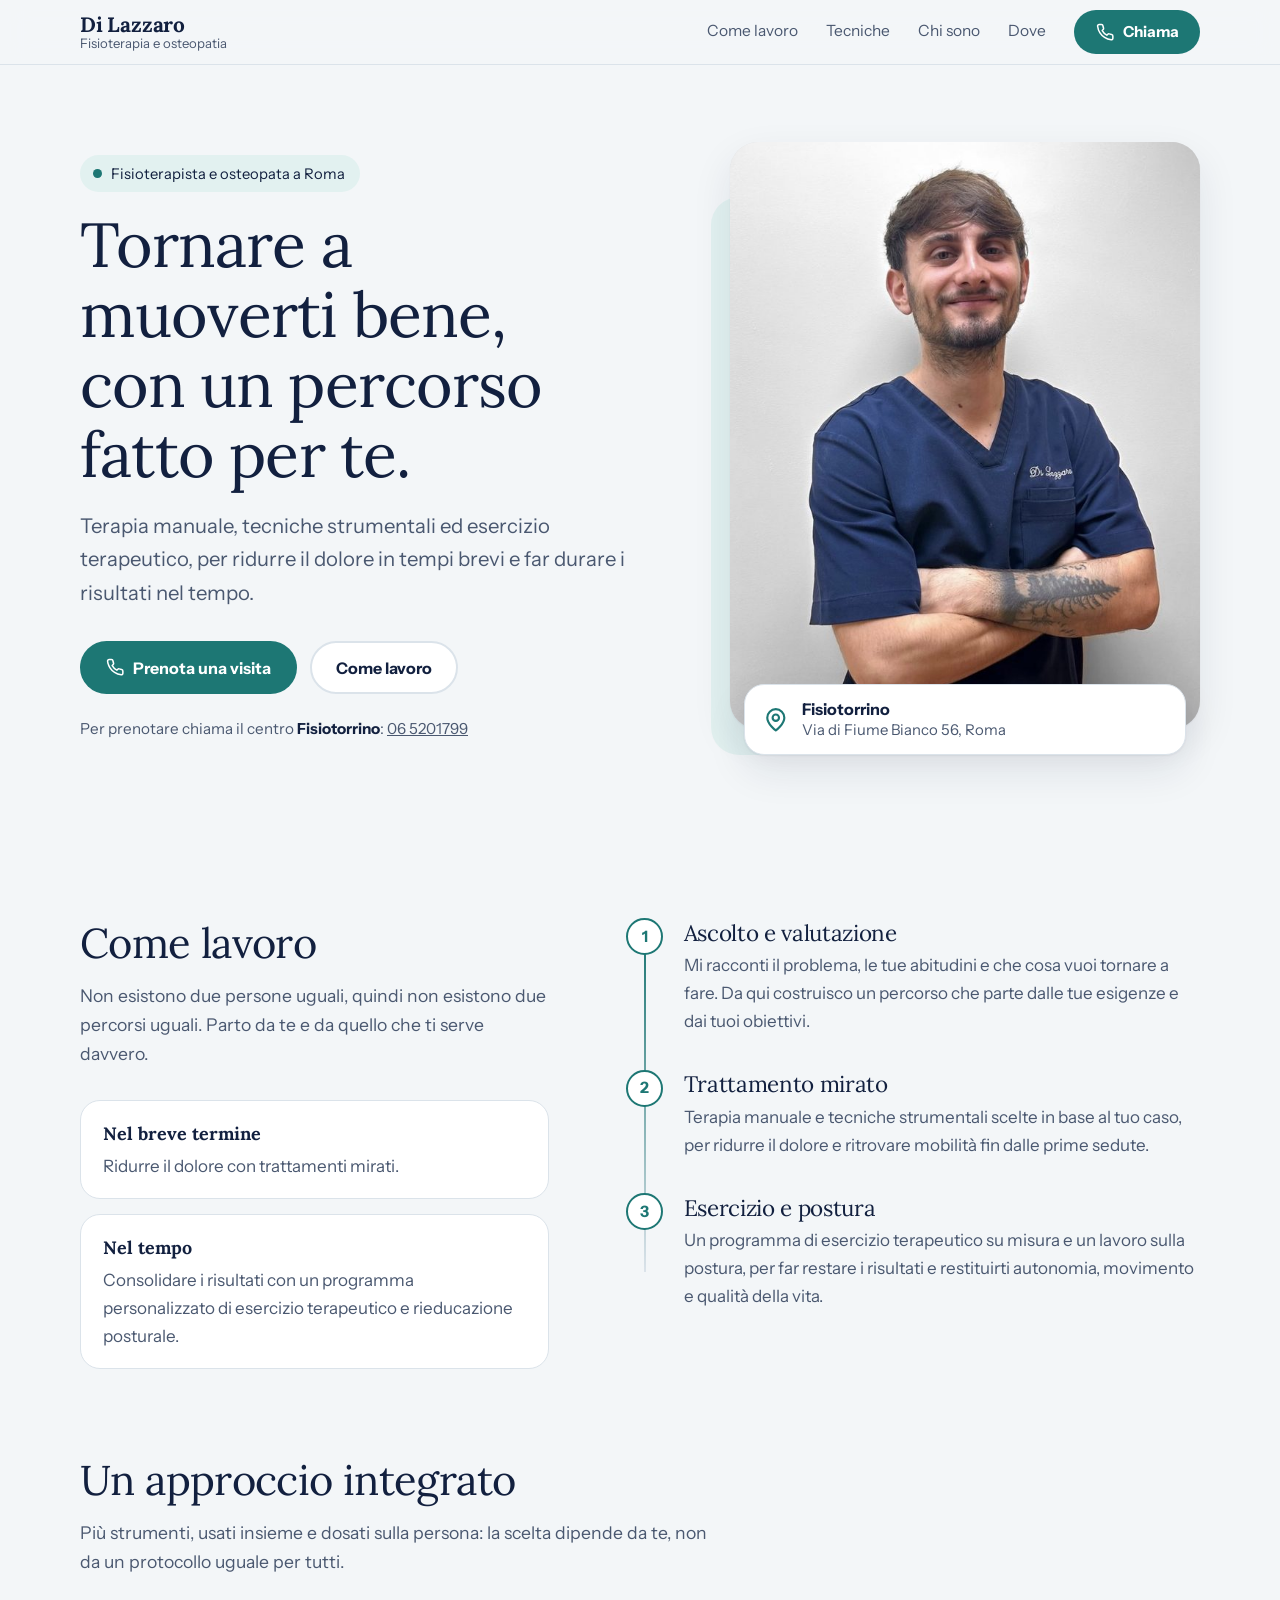
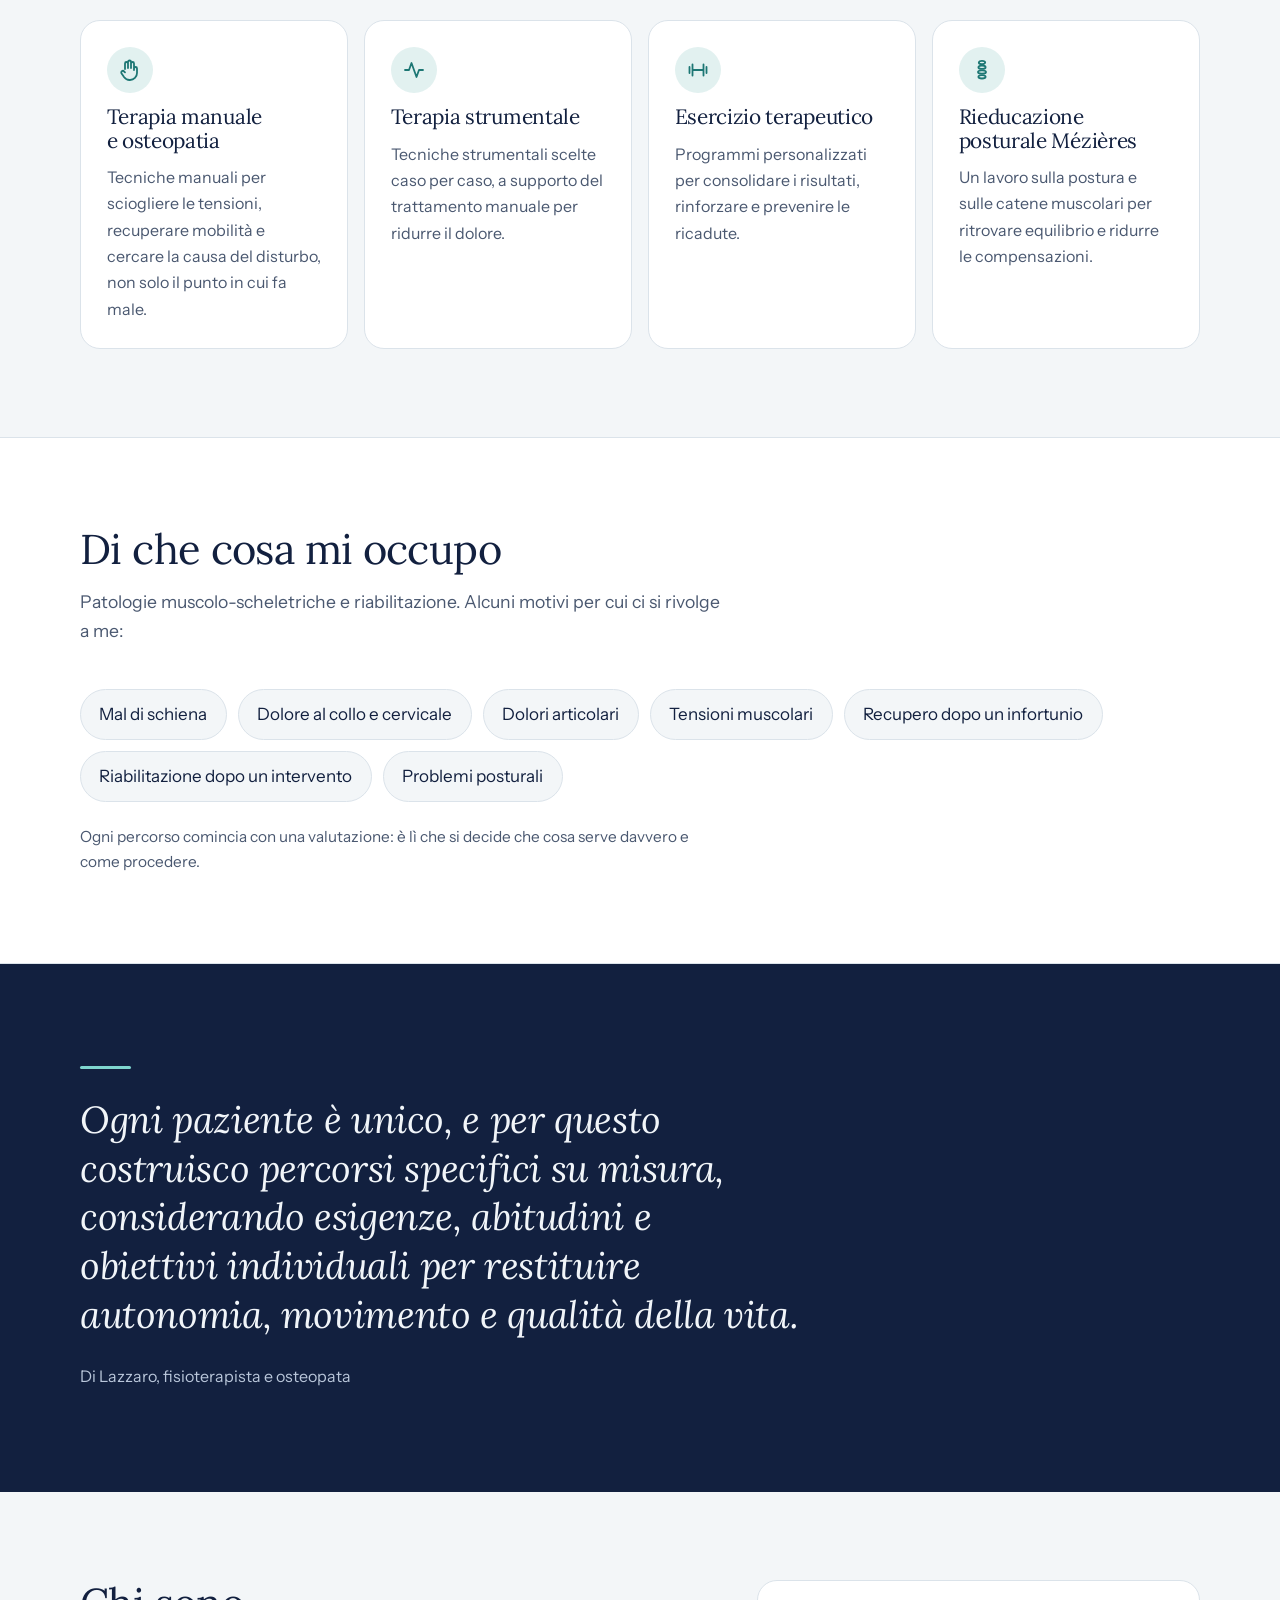
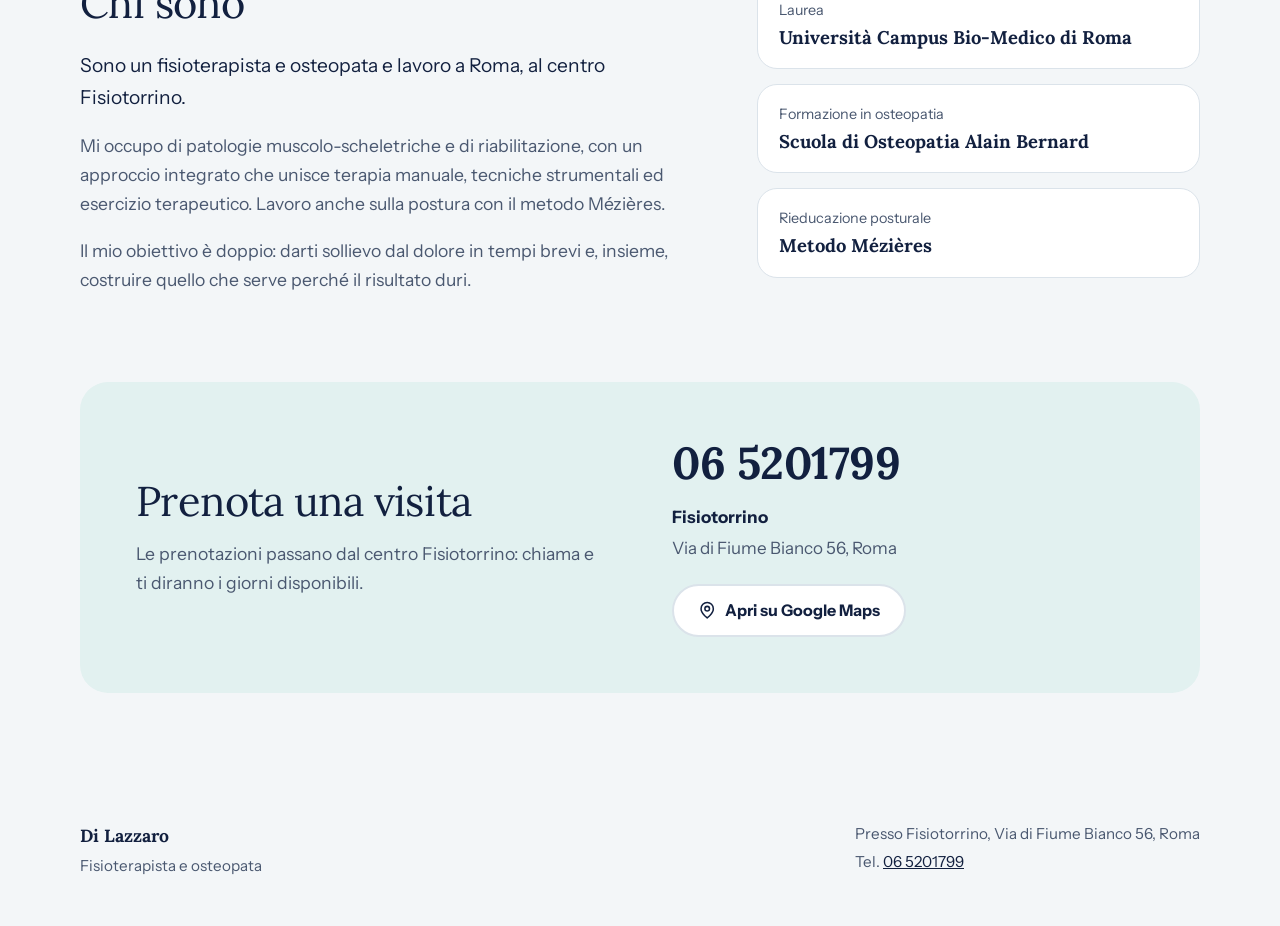
==== public/index.html @ df494a14 "Sito di Di Lazzaro, fisioterapista e osteopata: prima versione Pagina unica statica (chiaro e scuro," ====
<!doctype html>
<html lang="it">
<head>
<meta charset="utf-8">
<meta name="viewport" content="width=device-width,initial-scale=1,viewport-fit=cover">
<title>Di Lazzaro · Fisioterapista e osteopata a Roma</title>
<meta name="description" content="Fisioterapia e osteopatia a Roma, al centro Fisiotorrino: terapia manuale, tecniche strumentali, esercizio terapeutico e rieducazione posturale Mézières. Percorsi su misura per ridurre il dolore e restituire movimento.">
<!-- Tolto dopo la messa online sul dominio vero, quando il sito deve comparire su Google -->
<meta name="robots" content="noindex, nofollow">
<meta name="theme-color" content="#f3f6f8" media="(prefers-color-scheme: light)">
<meta name="theme-color" content="#0b1322" media="(prefers-color-scheme: dark)">
<link rel="icon" href="favicon.svg" type="image/svg+xml">
<link rel="preload" href="fonts/lora-regular.woff" as="font" type="font/woff" crossorigin>
<link rel="stylesheet" href="style.css">
<script type="application/ld+json">
{
  "@context": "https://schema.org",
  "@type": "Physiotherapy",
  "name": "Di Lazzaro · Fisioterapista e osteopata",
  "description": "Fisioterapia e osteopatia: terapia manuale, tecniche strumentali, esercizio terapeutico e rieducazione posturale Mézières.",
  "telephone": "+39 06 5201799",
  "address": {
    "@type": "PostalAddress",
    "streetAddress": "Via di Fiume Bianco 56",
    "addressLocality": "Roma",
    "addressCountry": "IT"
  },
  "parentOrganization": { "@type": "Organization", "name": "Fisiotorrino" }
}
</script>
</head>
<body>
<a class="skip" href="#contatti">Vai ai contatti</a>

<header class="site-head">
  <div class="wrap">
    <a class="brand" href="#top" aria-label="Di Lazzaro, fisioterapia e osteopatia">
      <b>Di Lazzaro</b>
      <span>Fisioterapia e osteopatia</span>
    </a>
    <nav class="nav" aria-label="Sezioni del sito">
      <a href="#come-lavoro">Come lavoro</a>
      <a href="#tecniche">Tecniche</a>
      <a href="#chi-sono">Chi sono</a>
      <a href="#contatti">Dove</a>
      <a class="btn btn-primary btn-sm" href="tel:+39065201799">
        <svg viewBox="0 0 24 24" fill="none" stroke="currentColor" stroke-width="2" stroke-linecap="round" stroke-linejoin="round" aria-hidden="true"><path d="M22 16.9v3a2 2 0 0 1-2.2 2 19.8 19.8 0 0 1-8.6-3.1 19.5 19.5 0 0 1-6-6A19.8 19.8 0 0 1 2.1 4.2 2 2 0 0 1 4.1 2h3a2 2 0 0 1 2 1.7c.1 1 .4 1.9.7 2.8a2 2 0 0 1-.5 2.1L8.1 9.9a16 16 0 0 0 6 6l1.3-1.3a2 2 0 0 1 2.1-.4c.9.3 1.8.6 2.8.7a2 2 0 0 1 1.7 2z"/></svg>
        Chiama
      </a>
    </nav>
  </div>
</header>

<main id="top">

  <section class="hero" aria-labelledby="titolo">
    <div class="wrap">
      <div>
        <p class="place">Fisioterapista e osteopata a Roma</p>
        <h1 id="titolo">Tornare a muoverti bene, con un percorso fatto per te.</h1>
        <p class="lead">Terapia manuale, tecniche strumentali ed esercizio terapeutico, per ridurre il dolore in tempi brevi e far durare i risultati nel tempo.</p>
        <div class="cta-row">
          <a class="btn btn-primary" href="tel:+39065201799">
            <svg viewBox="0 0 24 24" fill="none" stroke="currentColor" stroke-width="2" stroke-linecap="round" stroke-linejoin="round" aria-hidden="true"><path d="M22 16.9v3a2 2 0 0 1-2.2 2 19.8 19.8 0 0 1-8.6-3.1 19.5 19.5 0 0 1-6-6A19.8 19.8 0 0 1 2.1 4.2 2 2 0 0 1 4.1 2h3a2 2 0 0 1 2 1.7c.1 1 .4 1.9.7 2.8a2 2 0 0 1-.5 2.1L8.1 9.9a16 16 0 0 0 6 6l1.3-1.3a2 2 0 0 1 2.1-.4c.9.3 1.8.6 2.8.7a2 2 0 0 1 1.7 2z"/></svg>
            Prenota una visita
          </a>
          <a class="btn btn-ghost" href="#come-lavoro">Come lavoro</a>
        </div>
        <p class="hero-note">Per prenotare chiama il centro <b>Fisiotorrino</b>: <a href="tel:+39065201799">06 5201799</a></p>
      </div>

      <div class="portrait">
        <div class="portrait-photo">
          <img src="foto.jpg" srcset="foto-640.jpg 640w, foto.jpg 1000w" sizes="(max-width: 900px) 90vw, 470px" width="1000" height="1366" alt="Ritratto di Di Lazzaro, fisioterapista e osteopata, in camice blu e a braccia conserte" fetchpriority="high">
        </div>
        <div class="portrait-card">
          <svg viewBox="0 0 24 24" fill="none" stroke="currentColor" stroke-width="2" stroke-linecap="round" stroke-linejoin="round" aria-hidden="true"><path d="M20 10c0 6-8 12-8 12S4 16 4 10a8 8 0 0 1 16 0z"/><circle cx="12" cy="10" r="3"/></svg>
          <div><b>Fisiotorrino</b><span>Via di Fiume Bianco 56, Roma</span></div>
        </div>
      </div>
    </div>
  </section>

  <section class="block how" id="come-lavoro" aria-labelledby="t-come">
    <div class="wrap">
      <div>
        <div class="block-head" style="margin-bottom:0">
          <h2 id="t-come">Come lavoro</h2>
          <p>Non esistono due persone uguali, quindi non esistono due percorsi uguali. Parto da te e da quello che ti serve davvero.</p>
        </div>
        <div class="goals">
          <div class="goal"><b>Nel breve termine</b><span>Ridurre il dolore con trattamenti mirati.</span></div>
          <div class="goal"><b>Nel tempo</b><span>Consolidare i risultati con un programma personalizzato di esercizio terapeutico e rieducazione posturale.</span></div>
        </div>
      </div>
      <ol class="path">
        <li>
          <h3>Ascolto e valutazione</h3>
          <p>Mi racconti il problema, le tue abitudini e che cosa vuoi tornare a fare. Da qui costruisco un percorso che parte dalle tue esigenze e dai tuoi obiettivi.</p>
        </li>
        <li>
          <h3>Trattamento mirato</h3>
          <p>Terapia manuale e tecniche strumentali scelte in base al tuo caso, per ridurre il dolore e ritrovare mobilità fin dalle prime sedute.</p>
        </li>
        <li>
          <h3>Esercizio e postura</h3>
          <p>Un programma di esercizio terapeutico su misura e un lavoro sulla postura, per far restare i risultati e restituirti autonomia, movimento e qualità della vita.</p>
        </li>
      </ol>
    </div>
  </section>

  <section class="block" id="tecniche" aria-labelledby="t-tecniche" style="padding-top:0">
    <div class="wrap">
      <div class="block-head">
        <h2 id="t-tecniche">Un approccio integrato</h2>
        <p>Più strumenti, usati insieme e dosati sulla persona: la scelta dipende da te, non da un protocollo uguale per tutti.</p>
      </div>
      <div class="cards">
        <article class="card">
          <div class="ico"><svg viewBox="0 0 24 24" fill="none" stroke="currentColor" stroke-width="1.8" stroke-linecap="round" stroke-linejoin="round" aria-hidden="true"><path d="M7 11V5.5a1.5 1.5 0 0 1 3 0V10m0 0V4a1.5 1.5 0 0 1 3 0v6m0 0V5.5a1.5 1.5 0 0 1 3 0V12m0 0v-1.5a1.5 1.5 0 0 1 3 0V15a7 7 0 0 1-7 7h-.5a6.5 6.5 0 0 1-5.3-2.7L3.6 15.5a1.6 1.6 0 0 1 2.5-2L7 14.4"/></svg></div>
          <h3>Terapia manuale e osteopatia</h3>
          <p>Tecniche manuali per sciogliere le tensioni, recuperare mobilità e cercare la causa del disturbo, non solo il punto in cui fa male.</p>
        </article>
        <article class="card">
          <div class="ico"><svg viewBox="0 0 24 24" fill="none" stroke="currentColor" stroke-width="1.8" stroke-linecap="round" stroke-linejoin="round" aria-hidden="true"><path d="M3 12h4l2.5-7 5 14 2.5-7H21"/></svg></div>
          <h3>Terapia strumentale</h3>
          <p>Tecniche strumentali scelte caso per caso, a supporto del trattamento manuale per ridurre il dolore.</p>
        </article>
        <article class="card">
          <div class="ico"><svg viewBox="0 0 24 24" fill="none" stroke="currentColor" stroke-width="1.8" stroke-linecap="round" stroke-linejoin="round" aria-hidden="true"><path d="M6.5 6.5v11M17.5 6.5v11M3.5 9v6M20.5 9v6M6.5 12h11"/></svg></div>
          <h3>Esercizio terapeutico</h3>
          <p>Programmi personalizzati per consolidare i risultati, rinforzare e prevenire le ricadute.</p>
        </article>
        <article class="card">
          <div class="ico"><svg viewBox="0 0 24 24" fill="none" stroke="currentColor" stroke-width="1.8" stroke-linecap="round" stroke-linejoin="round" aria-hidden="true"><ellipse cx="12" cy="4.5" rx="3.2" ry="1.7"/><ellipse cx="12" cy="9.2" rx="3.6" ry="1.7"/><ellipse cx="12" cy="14" rx="4" ry="1.7"/><ellipse cx="12" cy="18.8" rx="3.6" ry="1.7"/></svg></div>
          <h3>Rieducazione posturale Mézières</h3>
          <p>Un lavoro sulla postura e sulle catene muscolari per ritrovare equilibrio e ridurre le compensazioni.</p>
        </article>
      </div>
    </div>
  </section>

  <section class="block treat" aria-labelledby="t-motivi">
    <div class="wrap">
      <div class="block-head">
        <h2 id="t-motivi">Di che cosa mi occupo</h2>
        <p>Patologie muscolo-scheletriche e riabilitazione. Alcuni motivi per cui ci si rivolge a me:</p>
      </div>
      <ul class="chips">
        <li>Mal di schiena</li>
        <li>Dolore al collo e cervicale</li>
        <li>Dolori articolari</li>
        <li>Tensioni muscolari</li>
        <li>Recupero dopo un infortunio</li>
        <li>Riabilitazione dopo un intervento</li>
        <li>Problemi posturali</li>
      </ul>
      <p class="fine">Ogni percorso comincia con una valutazione: è lì che si decide che cosa serve davvero e come procedere.</p>
    </div>
  </section>

  <section class="band" aria-label="Il mio modo di lavorare">
    <div class="wrap">
      <blockquote>
        <p>Ogni paziente è unico, e per questo costruisco percorsi specifici su misura, considerando esigenze, abitudini e obiettivi individuali per restituire autonomia, movimento e qualità della vita.</p>
        <cite>Di Lazzaro, fisioterapista e osteopata</cite>
      </blockquote>
    </div>
  </section>

  <section class="block about" id="chi-sono" aria-labelledby="t-chi">
    <div class="wrap">
      <div class="about-text">
        <div class="block-head" style="margin-bottom:1.5rem"><h2 id="t-chi">Chi sono</h2></div>
        <p>Sono un fisioterapista e osteopata e lavoro a Roma, al centro Fisiotorrino.</p>
        <p>Mi occupo di patologie muscolo-scheletriche e di riabilitazione, con un approccio integrato che unisce terapia manuale, tecniche strumentali ed esercizio terapeutico. Lavoro anche sulla postura con il metodo Mézières.</p>
        <p>Il mio obiettivo è doppio: darti sollievo dal dolore in tempi brevi e, insieme, costruire quello che serve perché il risultato duri.</p>
      </div>
      <dl class="cred">
        <div><dt>Laurea</dt><dd>Università Campus Bio-Medico di Roma</dd></div>
        <div><dt>Formazione in osteopatia</dt><dd>Scuola di Osteopatia Alain Bernard</dd></div>
        <div><dt>Rieducazione posturale</dt><dd>Metodo Mézières</dd></div>
      </dl>
    </div>
  </section>

  <section class="block" id="contatti" aria-labelledby="t-dove" style="padding-top:0">
    <div class="wrap">
      <div class="contact-card">
        <div>
          <h2 id="t-dove">Prenota una visita</h2>
          <p class="block-p">Le prenotazioni passano dal centro Fisiotorrino: chiama e ti diranno i giorni disponibili.</p>
        </div>
        <div>
          <a class="phone" href="tel:+39065201799">06 5201799</a>
          <div class="place-box">
            <b>Fisiotorrino</b>
            <span>Via di Fiume Bianco 56, Roma</span>
          </div>
          <a class="btn btn-ghost" href="https://www.google.com/maps/search/?api=1&amp;query=Fisiotorrino%2C+Via+di+Fiume+Bianco+56%2C+Roma" target="_blank" rel="noopener">
            <svg viewBox="0 0 24 24" fill="none" stroke="currentColor" stroke-width="2" stroke-linecap="round" stroke-linejoin="round" aria-hidden="true"><path d="M20 10c0 6-8 12-8 12S4 16 4 10a8 8 0 0 1 16 0z"/><circle cx="12" cy="10" r="3"/></svg>
            Apri su Google Maps
          </a>
        </div>
      </div>
    </div>
  </section>

</main>

<footer class="site-foot">
  <div class="wrap">
    <div>
      <p><b>Di Lazzaro</b></p>
      <p>Fisioterapista e osteopata</p>
    </div>
    <div>
      <p>Presso Fisiotorrino, Via di Fiume Bianco 56, Roma</p>
      <p>Tel. <a href="tel:+39065201799">06 5201799</a></p>
    </div>
  </div>
</footer>

</body>
</html>
---- public/style.css ----
/* Sito di Di Lazzaro, fisioterapista e osteopata.
   Stile calmo e pulito: bianco e grigio parete, il blu navy del camice, un solo verde acqua per i gesti.
   Il tema segue il sistema (chiaro o scuro). I caratteri sono nella cartella fonts, niente servizi esterni. */

@font-face { font-family: 'Lora'; src: url('fonts/lora-regular.woff') format('woff'); font-weight: 400; font-style: normal; font-display: swap; }
@font-face { font-family: 'Lora'; src: url('fonts/lora-italic.woff') format('woff'); font-weight: 400; font-style: italic; font-display: swap; }
@font-face { font-family: 'Lora'; src: url('fonts/lora-bold.woff') format('woff'); font-weight: 700; font-style: normal; font-display: swap; }
@font-face { font-family: 'Instrument Sans'; src: url('fonts/instrument-sans-regular.woff') format('woff'); font-weight: 400; font-style: normal; font-display: swap; }
@font-face { font-family: 'Instrument Sans'; src: url('fonts/instrument-sans-bold.woff') format('woff'); font-weight: 700; font-style: normal; font-display: swap; }

:root {
  --bg: #f3f6f8;
  --surface: #ffffff;
  --ink: #12203f;
  --muted: #4a5870;
  --line: #dbe3ea;
  --accent: #1d7774;
  --on-accent: #ffffff;
  --tint: #e2f1f0;
  --band: #12203f;
  --on-band: #f1f5f9;
  --band-muted: #b9c6da;
  --band-accent: #7fd6cf;
  --head-bg: rgb(243 246 248 / 84%);
  --shadow: 0 1px 2px rgb(18 32 63 / 6%), 0 16px 40px rgb(18 32 63 / 9%);
  --font-head: 'Lora', Georgia, 'Times New Roman', serif;
  --font-body: 'Instrument Sans', system-ui, -apple-system, 'Segoe UI', Roboto, 'Helvetica Neue', Arial, sans-serif;
  --r: 20px;
  --r-lg: 28px;
  color-scheme: light;
}
@media (prefers-color-scheme: dark) {
  :root:not([data-theme='light']) {
    --bg: #0b1322;
    --surface: #121d33;
    --ink: #eaf0f7;
    --muted: #a3b1c6;
    --line: #25334d;
    --accent: #5cc4bd;
    --on-accent: #062321;
    --tint: #12333a;
    --band: #16264a;
    --head-bg: rgb(11 19 34 / 84%);
    --shadow: 0 1px 2px rgb(0 0 0 / 40%), 0 16px 40px rgb(0 0 0 / 40%);
    color-scheme: dark;
  }
}
:root[data-theme='dark'] {
  --bg: #0b1322;
  --surface: #121d33;
  --ink: #eaf0f7;
  --muted: #a3b1c6;
  --line: #25334d;
  --accent: #5cc4bd;
  --on-accent: #062321;
  --tint: #12333a;
  --band: #16264a;
  --head-bg: rgb(11 19 34 / 84%);
  --shadow: 0 1px 2px rgb(0 0 0 / 40%), 0 16px 40px rgb(0 0 0 / 40%);
  color-scheme: dark;
}

*, *::before, *::after { box-sizing: border-box; }
html { scroll-behavior: smooth; -webkit-text-size-adjust: 100%; }
body {
  margin: 0;
  background: var(--bg);
  color: var(--ink);
  font: 400 1.0625rem/1.65 var(--font-body);
  -webkit-font-smoothing: antialiased;
  overflow-x: clip;
}
img { max-width: 100%; display: block; }
a { color: inherit; }
h1, h2, h3 { font-family: var(--font-head); font-weight: 400; line-height: 1.12; letter-spacing: -0.015em; margin: 0; text-wrap: balance; }
p { margin: 0; }
:focus-visible { outline: 3px solid var(--accent); outline-offset: 3px; border-radius: 6px; }
.wrap { width: min(100% - 2.5rem, 1120px); margin-inline: auto; }
.skip { position: absolute; left: 1rem; top: -4rem; background: var(--ink); color: var(--bg); padding: .6rem 1rem; border-radius: 10px; z-index: 20; }
.skip:focus { top: 1rem; }
section[id] { scroll-margin-top: 4.5rem; }

/* intestazione */
.site-head { position: sticky; top: env(safe-area-inset-top, 0px); z-index: 10; background: var(--head-bg); -webkit-backdrop-filter: saturate(160%) blur(14px); backdrop-filter: saturate(160%) blur(14px); border-bottom: 1px solid var(--line); }
.site-head .wrap { display: flex; align-items: center; justify-content: space-between; gap: 1.25rem; min-height: 4rem; }
.brand { text-decoration: none; display: flex; flex-direction: column; line-height: 1.15; }
.brand b { font-family: var(--font-head); font-weight: 700; font-size: 1.3rem; letter-spacing: -0.01em; }
.brand span { font-size: .82rem; color: var(--muted); }
.nav { display: flex; align-items: center; gap: 1.75rem; }
.nav a:not(.btn) { text-decoration: none; font-size: .97rem; color: var(--muted); padding-block: .4rem; border-bottom: 2px solid transparent; transition: color .15s, border-color .15s; }
.nav a:not(.btn):hover { color: var(--ink); border-color: var(--accent); }

/* pulsanti */
.btn { display: inline-flex; align-items: center; justify-content: center; gap: .55rem; font: 700 1rem/1 var(--font-body); text-decoration: none; padding: .95rem 1.5rem; border-radius: 999px; border: 2px solid transparent; cursor: pointer; transition: transform .15s, background-color .15s, border-color .15s; }
.btn svg { width: 1.15rem; height: 1.15rem; flex: none; }
.btn-primary { background: var(--accent); color: var(--on-accent); }
.btn-primary:hover { transform: translateY(-1px); filter: brightness(1.06); }
.btn-ghost { border-color: var(--line); background: var(--surface); color: var(--ink); }
.btn-ghost:hover { border-color: var(--accent); }
.btn-sm { padding: .7rem 1.2rem; font-size: .95rem; }

/* prima schermata */
.hero { padding-block: clamp(2.25rem, 6vw, 5rem) clamp(2.5rem, 6vw, 5rem); }
.hero .wrap { display: grid; grid-template-columns: minmax(0, 1.08fr) minmax(0, .92fr); gap: clamp(2rem, 5vw, 4.5rem); align-items: center; }
.place { display: inline-flex; align-items: center; gap: .6rem; background: var(--tint); padding: .4rem .95rem .4rem .8rem; border-radius: 999px; font-size: .92rem; }
.place::before { content: ''; width: .55rem; height: .55rem; border-radius: 50%; background: var(--accent); }
.hero h1 { font-size: clamp(2.3rem, 1.3rem + 3.9vw, 3.9rem); margin: 1.1rem 0 1.2rem; }
.lead { font-size: clamp(1.1rem, 1rem + .4vw, 1.27rem); color: var(--muted); max-width: 33em; }
.cta-row { display: flex; flex-wrap: wrap; gap: .8rem; margin-top: 2rem; }
.hero-note { margin-top: 1.4rem; font-size: .95rem; color: var(--muted); }
.hero-note b { color: var(--ink); font-weight: 700; }

.portrait { position: relative; width: 100%; max-width: 470px; margin-inline: auto 0; padding-bottom: 1.6rem; }
.portrait::before { content: ''; position: absolute; inset: 9% 7% 0 -4%; background: var(--tint); border-radius: var(--r-lg); }
.portrait-photo { position: relative; aspect-ratio: 4 / 5; border-radius: var(--r-lg); overflow: hidden; box-shadow: var(--shadow); background: #dcdfe3; }
.portrait-photo img { width: 100%; height: 100%; object-fit: cover; object-position: 50% 14%; }
.portrait-card { position: absolute; left: .9rem; right: .9rem; bottom: 0; display: flex; gap: .85rem; align-items: center; background: var(--surface); border: 1px solid var(--line); border-radius: var(--r); padding: .85rem 1.1rem; box-shadow: var(--shadow); font-size: .93rem; line-height: 1.35; }
.portrait-card svg { flex: none; width: 1.6rem; height: 1.6rem; color: var(--accent); }
.portrait-card b { display: block; font-size: 1rem; }
.portrait-card span { color: var(--muted); }

@media (prefers-reduced-motion: no-preference) {
  .hero .wrap > * { animation: rise .7s cubic-bezier(.2, .7, .2, 1) both; }
  .hero .wrap > *:nth-child(2) { animation-delay: .12s; }
  @keyframes rise { from { opacity: 0; transform: translateY(14px); } to { opacity: 1; transform: none; } }
}

/* sezioni */
.block { padding-block: clamp(3rem, 7vw, 5.5rem); }
.block-head { max-width: 40rem; margin-bottom: clamp(1.75rem, 4vw, 2.75rem); }
.block-head h2 { font-size: clamp(1.8rem, 1.1rem + 2.3vw, 2.6rem); }
.block-head p { margin-top: .9rem; color: var(--muted); font-size: 1.1rem; }

/* come lavoro */
.how .wrap { display: grid; grid-template-columns: minmax(0, .9fr) minmax(0, 1.1fr); gap: clamp(2rem, 6vw, 5rem); align-items: start; }
.goals { display: grid; gap: .9rem; margin-top: 2rem; }
.goal { background: var(--surface); border: 1px solid var(--line); border-radius: var(--r); padding: 1.15rem 1.35rem; }
.goal b { font-family: var(--font-head); font-weight: 700; font-size: 1.12rem; display: block; margin-bottom: .2rem; }
.goal span { color: var(--muted); }
.path { list-style: none; counter-reset: step; margin: 0; padding: 0 0 0 3.6rem; position: relative; }
.path::before { content: ''; position: absolute; left: 1.1rem; top: 1.2rem; bottom: 2.4rem; width: 2px; background: linear-gradient(var(--accent), var(--line)); }
.path li { position: relative; padding-bottom: 2.25rem; }
.path li:last-child { padding-bottom: 0; }
.path li::before { counter-increment: step; content: counter(step); position: absolute; left: -3.6rem; top: -.1rem; width: 2.3rem; height: 2.3rem; border-radius: 50%; background: var(--surface); border: 2px solid var(--accent); color: var(--accent); display: grid; place-items: center; font-weight: 700; font-size: .98rem; }
.path h3 { font-size: 1.4rem; margin-bottom: .4rem; }
.path p { color: var(--muted); max-width: 32em; }

/* tecniche */
.cards { display: grid; grid-template-columns: repeat(auto-fit, minmax(235px, 1fr)); gap: 1rem; }
.card { background: var(--surface); border: 1px solid var(--line); border-radius: var(--r); padding: 1.6rem; display: flex; flex-direction: column; gap: .75rem; }
.card .ico { width: 2.9rem; height: 2.9rem; border-radius: 50%; background: var(--tint); color: var(--accent); display: grid; place-items: center; }
.card .ico svg { width: 1.5rem; height: 1.5rem; }
.card h3 { font-size: 1.3rem; }
.card p { color: var(--muted); font-size: 1rem; }

/* di cosa mi occupo */
.treat { background: var(--surface); border-block: 1px solid var(--line); }
.chips { display: flex; flex-wrap: wrap; gap: .7rem; padding: 0; margin: 0; list-style: none; }
.chips li { padding: .65rem 1.15rem; border-radius: 999px; background: var(--bg); border: 1px solid var(--line); }
.fine { margin-top: 1.4rem; color: var(--muted); font-size: .96rem; max-width: 40rem; }

/* motto */
.band { background: var(--band); color: var(--on-band); padding-block: clamp(3.5rem, 8vw, 6.5rem); }
.band blockquote { margin: 0; max-width: 50rem; }
.band blockquote::before { content: ''; display: block; width: 3.2rem; height: 3px; background: var(--band-accent); border-radius: 2px; margin-bottom: 1.6rem; }
.band p { font-family: var(--font-head); font-style: italic; font-size: clamp(1.5rem, 1rem + 2vw, 2.35rem); line-height: 1.3; letter-spacing: -.01em; text-wrap: balance; }
.band cite { display: block; margin-top: 1.5rem; font-style: normal; color: var(--band-muted); font-size: 1rem; }

/* chi sono */
.about .wrap { display: grid; grid-template-columns: minmax(0, 1.15fr) minmax(0, .85fr); gap: clamp(2rem, 6vw, 5rem); align-items: start; }
.about-text p + p { margin-top: 1.1rem; }
.about-text p { color: var(--muted); font-size: 1.1rem; max-width: 36em; }
.about-text p:first-of-type { color: var(--ink); font-size: 1.2rem; }
.cred { display: grid; gap: .9rem; margin: 0; }
.cred div { background: var(--surface); border: 1px solid var(--line); border-radius: var(--r); padding: 1.15rem 1.35rem; }
.cred dt { font-size: .9rem; color: var(--muted); }
.cred dd { margin: .2rem 0 0; font-family: var(--font-head); font-weight: 700; font-size: 1.15rem; line-height: 1.3; }

/* contatti */
.contact-card { background: var(--tint); border-radius: var(--r-lg); padding: clamp(1.75rem, 5vw, 3.5rem); display: grid; grid-template-columns: minmax(0, 1fr) minmax(0, 1fr); gap: clamp(1.75rem, 5vw, 4rem); align-items: center; }
.contact-card h2 { font-size: clamp(1.8rem, 1.1rem + 2.3vw, 2.6rem); }
.contact-card .block-p { margin-top: .9rem; color: var(--muted); font-size: 1.1rem; max-width: 28em; }
.phone { display: inline-block; font-family: var(--font-head); font-weight: 700; font-size: clamp(1.9rem, 1.2rem + 2.8vw, 2.8rem); letter-spacing: -.01em; text-decoration: none; color: var(--ink); line-height: 1.1; }
.phone:hover { color: var(--accent); }
.place-box { margin-top: 1rem; display: grid; gap: .15rem; }
.place-box b { font-weight: 700; }
.place-box span { color: var(--muted); }
.contact-card .btn { margin-top: 1.4rem; }

/* piè di pagina */
.site-foot { padding-block: 2.5rem 3rem; color: var(--muted); font-size: .95rem; }
.site-foot .wrap { display: flex; flex-wrap: wrap; gap: 1rem 2.5rem; justify-content: space-between; }
.site-foot b { color: var(--ink); font-family: var(--font-head); font-size: 1.1rem; }
.site-foot p + p { margin-top: .2rem; }
.site-foot a { color: var(--ink); }

@media (max-width: 900px) {
  .hero .wrap, .how .wrap, .about .wrap, .contact-card { grid-template-columns: minmax(0, 1fr); }
  .portrait { margin-inline: auto; max-width: 420px; }
  .portrait::before { inset: 8% 5% 0 -3%; }
}
@media (max-width: 760px) {
  .nav a:not(.btn) { display: none; }
  .brand span { font-size: .78rem; }
}
@media (max-width: 420px) {
  .cta-row .btn { width: 100%; }
  .portrait-card { left: .6rem; right: .6rem; }
}

/* i numeri di telefono non vanno mai a capo */
a[href^='tel:'] { white-space: nowrap; }
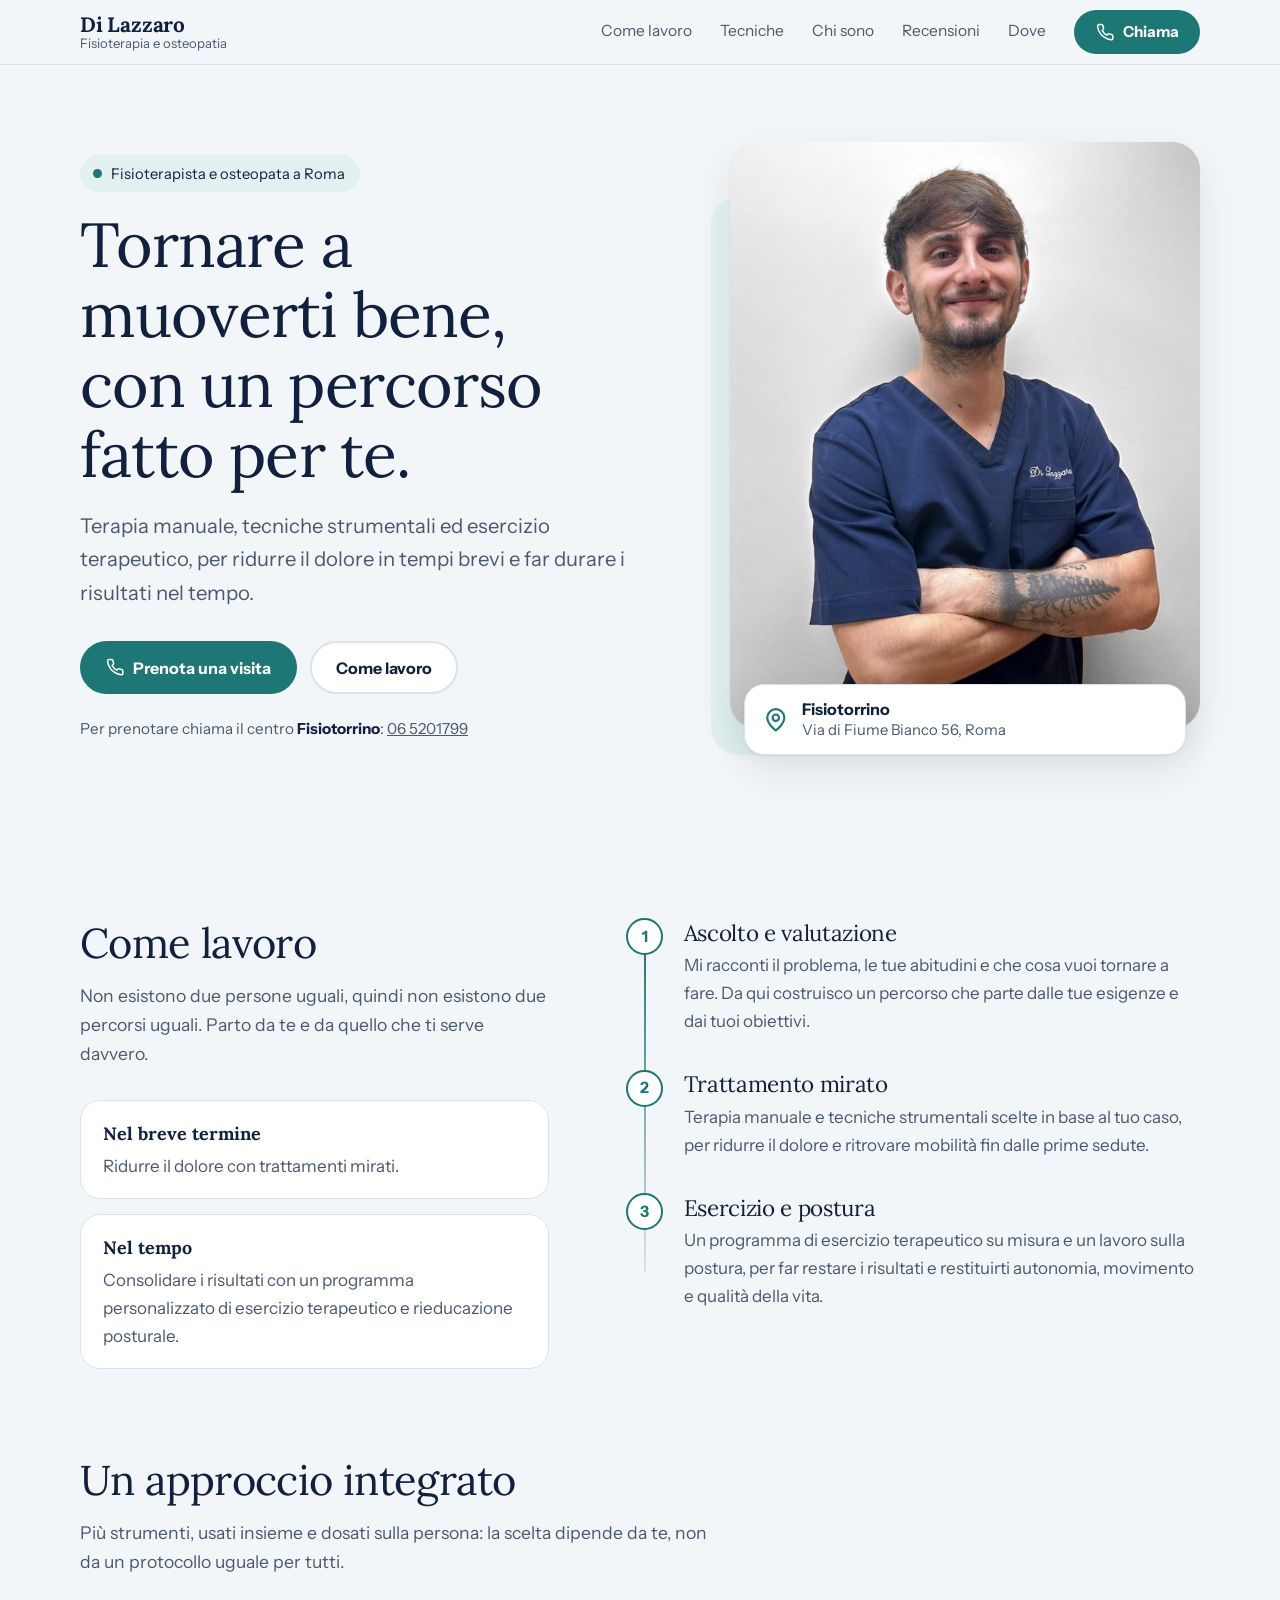
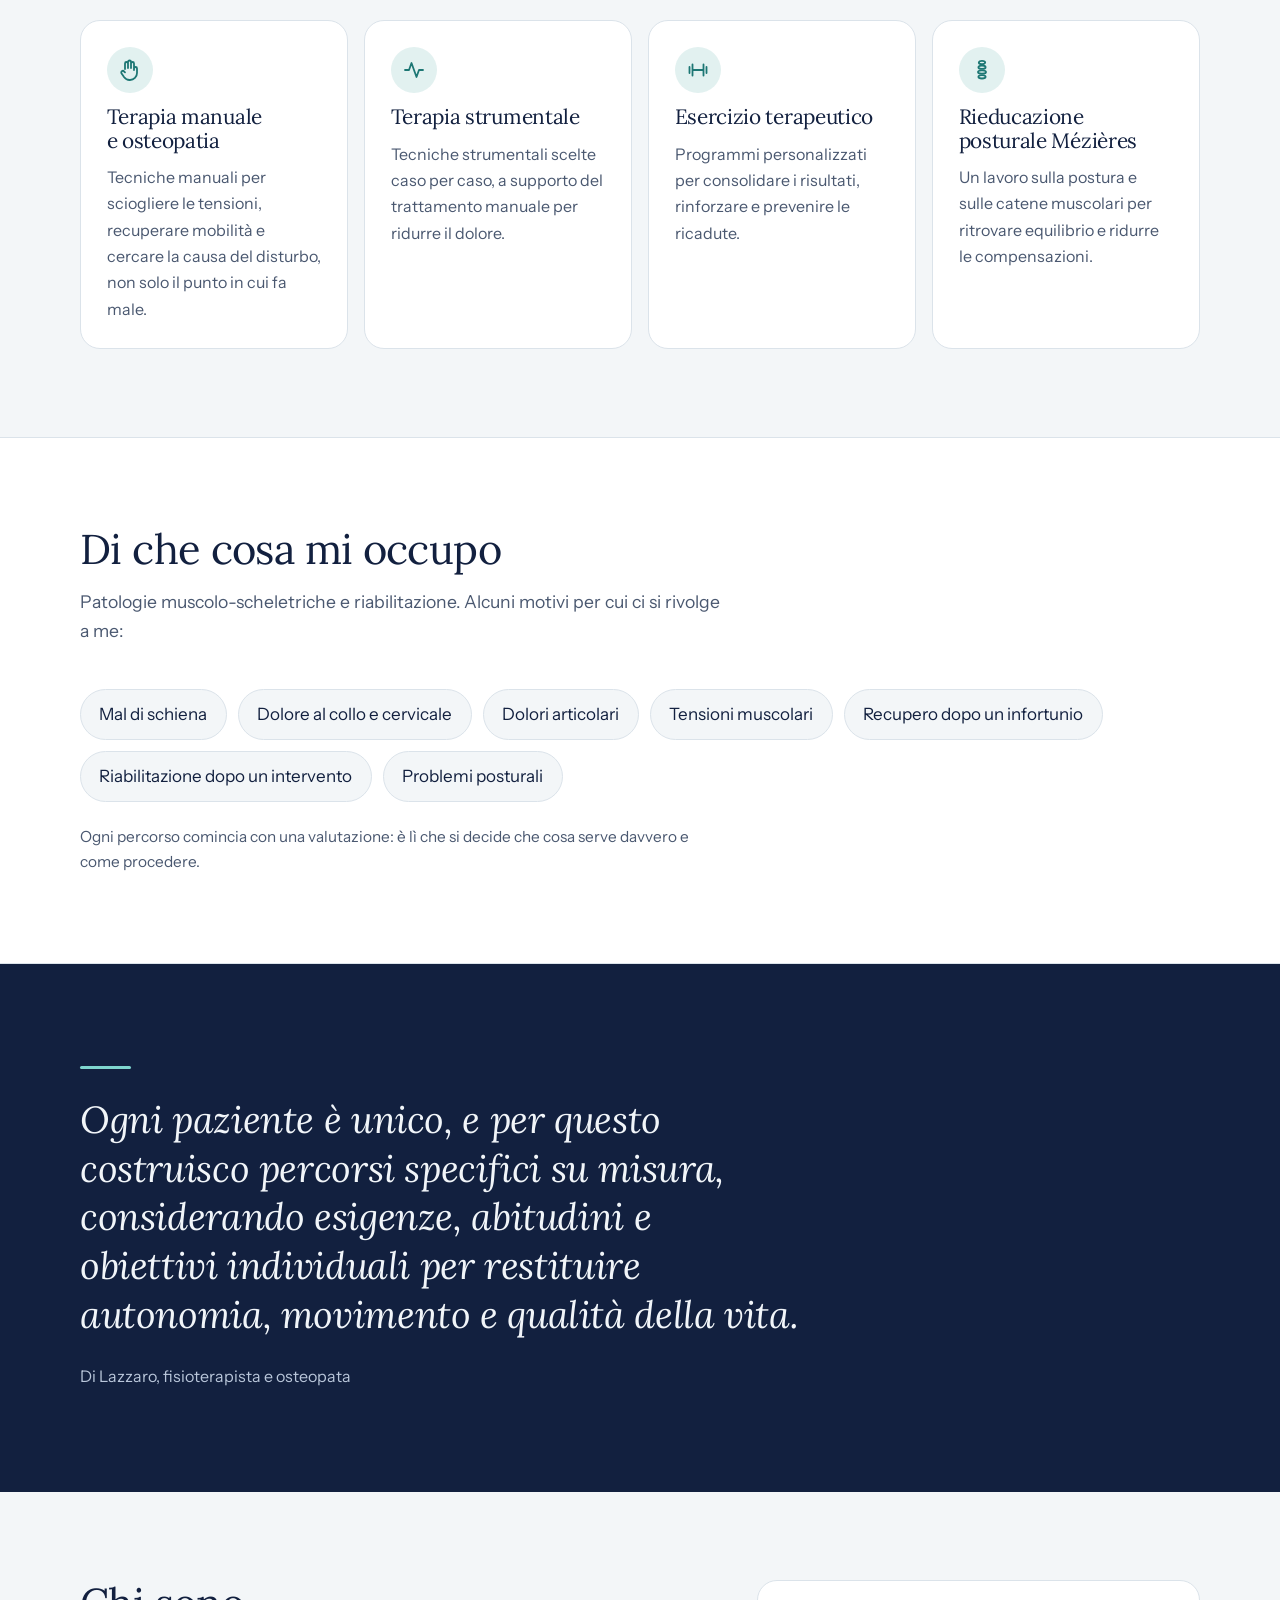
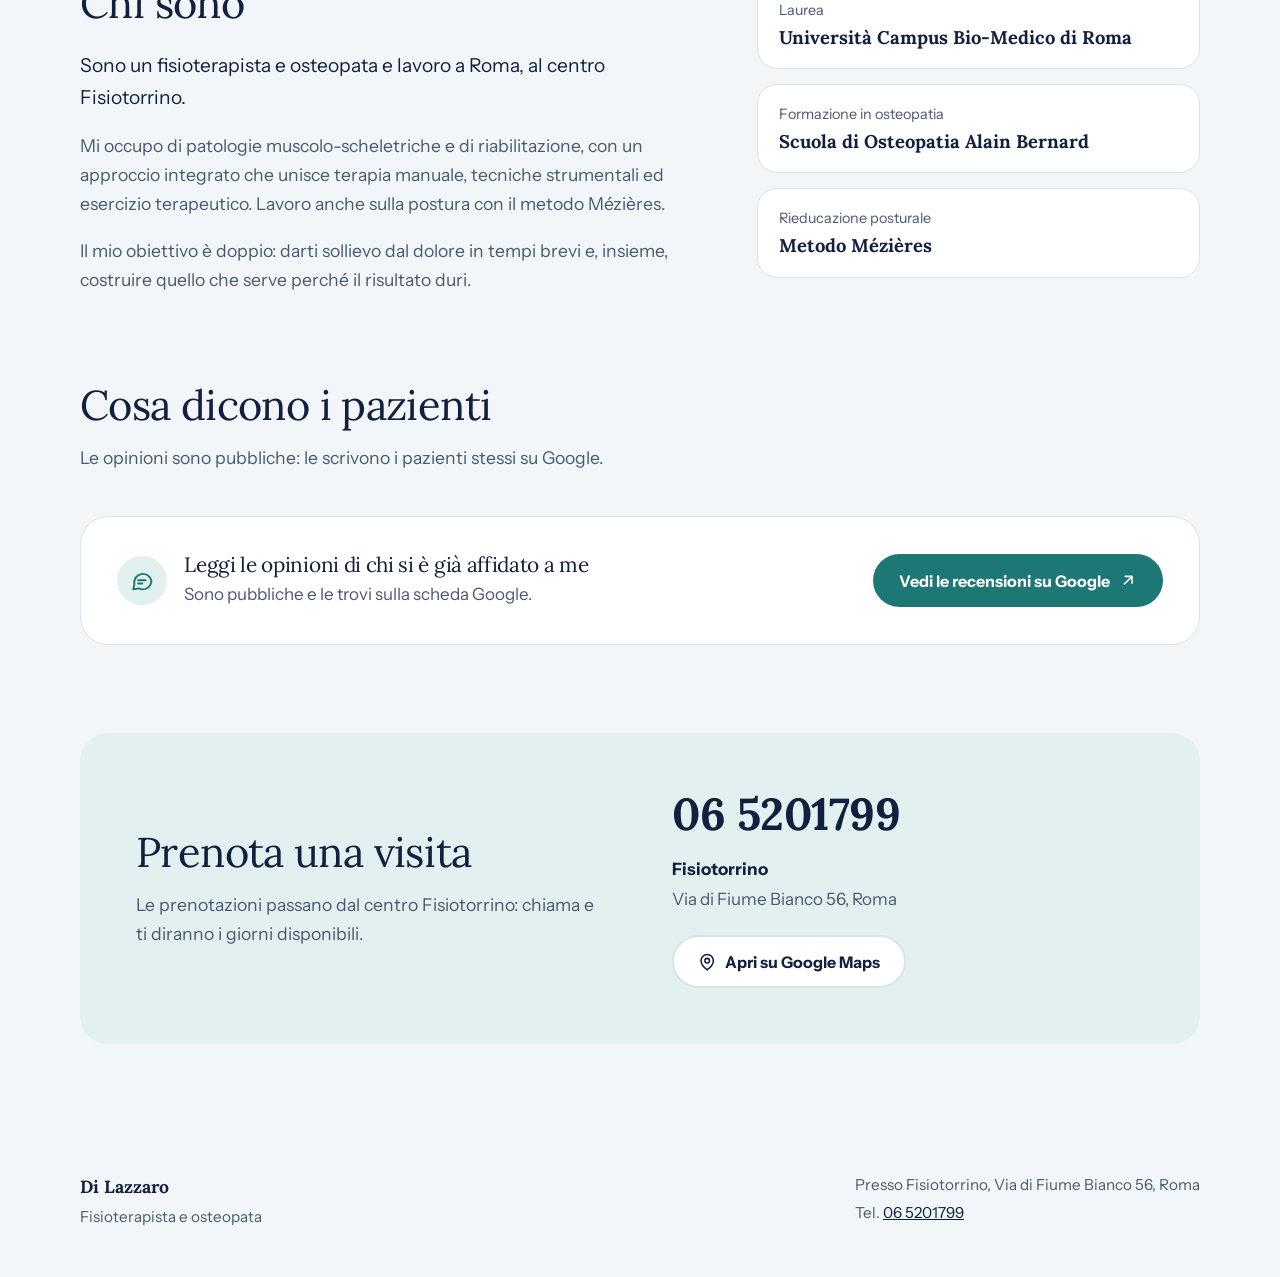
==== commit da537a89: "Sezione recensioni dei pazienti con collegamento alla scheda Google Per ora solo il collegamento (le" ====
--- a/public/index.html
+++ b/public/index.html
@@ -42,6 +42,7 @@
       <a href="#come-lavoro">Come lavoro</a>
       <a href="#tecniche">Tecniche</a>
       <a href="#chi-sono">Chi sono</a>
+      <a href="#recensioni">Recensioni</a>
       <a href="#contatti">Dove</a>
       <a class="btn btn-primary btn-sm" href="tel:+39065201799">
         <svg viewBox="0 0 24 24" fill="none" stroke="currentColor" stroke-width="2" stroke-linecap="round" stroke-linejoin="round" aria-hidden="true"><path d="M22 16.9v3a2 2 0 0 1-2.2 2 19.8 19.8 0 0 1-8.6-3.1 19.5 19.5 0 0 1-6-6A19.8 19.8 0 0 1 2.1 4.2 2 2 0 0 1 4.1 2h3a2 2 0 0 1 2 1.7c.1 1 .4 1.9.7 2.8a2 2 0 0 1-.5 2.1L8.1 9.9a16 16 0 0 0 6 6l1.3-1.3a2 2 0 0 1 2.1-.4c.9.3 1.8.6 2.8.7a2 2 0 0 1 1.7 2z"/></svg>
@@ -185,6 +186,39 @@
     </div>
   </section>
 
+  <section class="block reviews" id="recensioni" aria-labelledby="t-rec" style="padding-top:0">
+    <div class="wrap">
+      <div class="block-head">
+        <h2 id="t-rec">Cosa dicono i pazienti</h2>
+        <p>Le opinioni sono pubbliche: le scrivono i pazienti stessi su Google.</p>
+      </div>
+
+      <!-- Recensioni vere, copiate da Google senza modifiche. Per ognuna si duplica questo blocco dentro <ul class="review-list">:
+      <ul class="review-list">
+        <li class="review">
+          <div class="stars" role="img" aria-label="5 stelle su 5">5 volte il simbolo della stella (vedi style.css, .stars)</div>
+          <blockquote>Testo della recensione.</blockquote>
+          <footer><b>Nome C.</b> · mese anno · Google</footer>
+        </li>
+      </ul>
+      -->
+
+      <div class="review-cta">
+        <div class="review-cta-text">
+          <div class="ico"><svg viewBox="0 0 24 24" fill="none" stroke="currentColor" stroke-width="1.8" stroke-linecap="round" stroke-linejoin="round" aria-hidden="true"><path d="M21 12a8 8 0 0 1-11.6 7.1L4 20l1-4.6A8 8 0 1 1 21 12z"/><path d="M8.5 11.5h7M8.5 14.5h4"/></svg></div>
+          <div>
+            <h3>Leggi le opinioni di chi si è già affidato a me</h3>
+            <p>Sono pubbliche e le trovi sulla scheda Google.</p>
+          </div>
+        </div>
+        <a class="btn btn-primary" href="https://share.google/kTmWbMvEWEKgdf5IY" target="_blank" rel="noopener">
+          Vedi le recensioni su Google
+          <svg viewBox="0 0 24 24" fill="none" stroke="currentColor" stroke-width="2" stroke-linecap="round" stroke-linejoin="round" aria-hidden="true"><path d="M7 17 17 7M8 7h9v9"/></svg>
+        </a>
+      </div>
+    </div>
+  </section>
+
   <section class="block" id="contatti" aria-labelledby="t-dove" style="padding-top:0">
     <div class="wrap">
       <div class="contact-card">
--- a/public/style.css
+++ b/public/style.css
@@ -148,8 +148,8 @@
 /* tecniche */
 .cards { display: grid; grid-template-columns: repeat(auto-fit, minmax(235px, 1fr)); gap: 1rem; }
 .card { background: var(--surface); border: 1px solid var(--line); border-radius: var(--r); padding: 1.6rem; display: flex; flex-direction: column; gap: .75rem; }
-.card .ico { width: 2.9rem; height: 2.9rem; border-radius: 50%; background: var(--tint); color: var(--accent); display: grid; place-items: center; }
-.card .ico svg { width: 1.5rem; height: 1.5rem; }
+.card .ico, .review-cta .ico { width: 2.9rem; height: 2.9rem; border-radius: 50%; background: var(--tint); color: var(--accent); display: grid; place-items: center; }
+.card .ico svg, .review-cta .ico svg { width: 1.5rem; height: 1.5rem; }
 .card h3 { font-size: 1.3rem; }
 .card p { color: var(--muted); font-size: 1rem; }
 
@@ -158,6 +158,21 @@
 .chips { display: flex; flex-wrap: wrap; gap: .7rem; padding: 0; margin: 0; list-style: none; }
 .chips li { padding: .65rem 1.15rem; border-radius: 999px; background: var(--bg); border: 1px solid var(--line); }
 .fine { margin-top: 1.4rem; color: var(--muted); font-size: .96rem; max-width: 40rem; }
+
+/* recensioni */
+.review-list { display: grid; grid-template-columns: repeat(auto-fit, minmax(260px, 1fr)); gap: 1rem; list-style: none; padding: 0; margin: 0 0 1.25rem; }
+.review { background: var(--surface); border: 1px solid var(--line); border-radius: var(--r); padding: 1.5rem; display: flex; flex-direction: column; gap: .9rem; }
+.review .stars { display: flex; gap: .15rem; color: var(--accent); }
+.review .stars svg { width: 1.1rem; height: 1.1rem; fill: currentColor; }
+.review blockquote { margin: 0; font-family: var(--font-head); font-size: 1.1rem; line-height: 1.5; }
+.review footer { margin-top: auto; color: var(--muted); font-size: .93rem; }
+.review footer b { color: var(--ink); }
+.review-cta { display: flex; flex-wrap: wrap; align-items: center; justify-content: space-between; gap: 1.5rem 2.5rem; background: var(--surface); border: 1px solid var(--line); border-radius: var(--r-lg); padding: clamp(1.4rem, 4vw, 2.25rem); }
+.review-cta-text { display: flex; align-items: center; gap: 1.1rem; flex: 1 1 22rem; min-width: 0; }
+.review-cta-text .ico { flex: none; width: 3.1rem; height: 3.1rem; border-radius: 50%; background: var(--tint); color: var(--accent); display: grid; place-items: center; }
+.review-cta-text .ico svg { width: 1.6rem; height: 1.6rem; }
+.review-cta h3 { font-size: 1.3rem; }
+.review-cta p { color: var(--muted); margin-top: .25rem; }
 
 /* motto */
 .band { background: var(--band); color: var(--on-band); padding-block: clamp(3.5rem, 8vw, 6.5rem); }
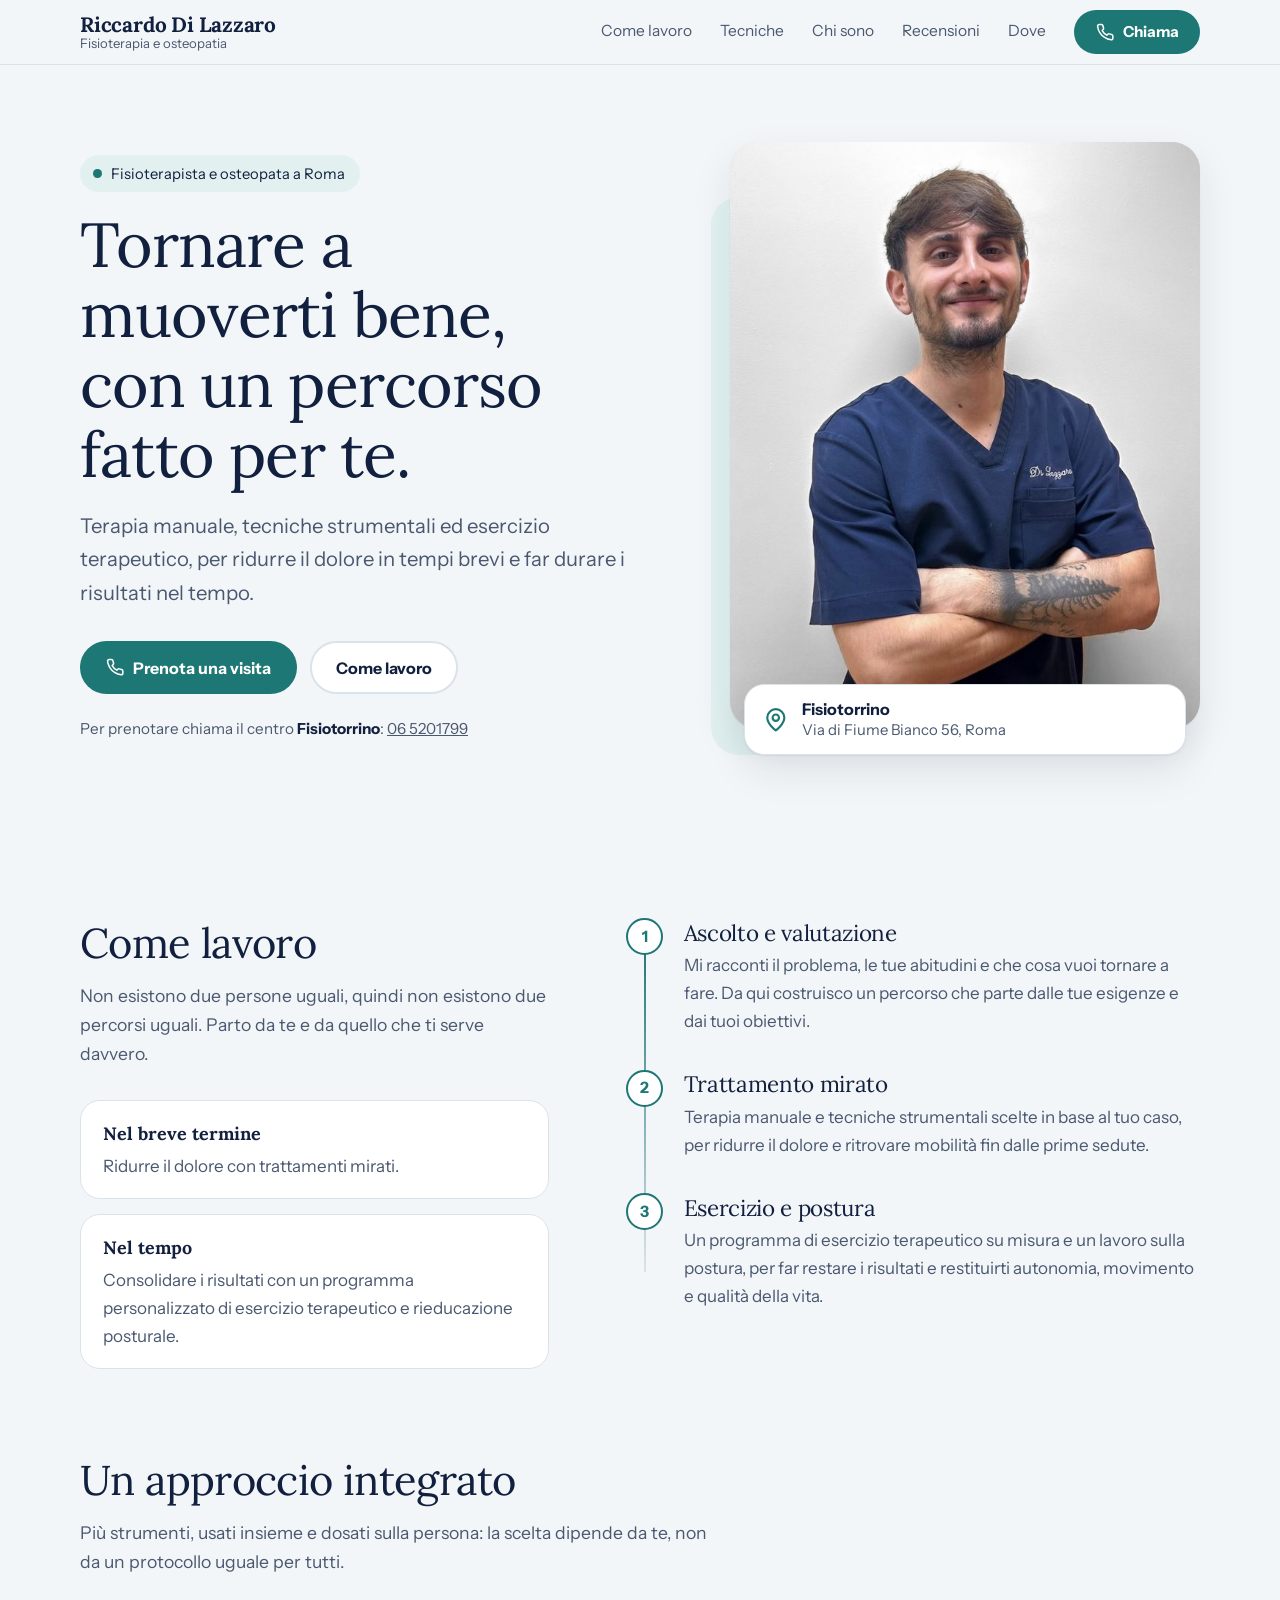
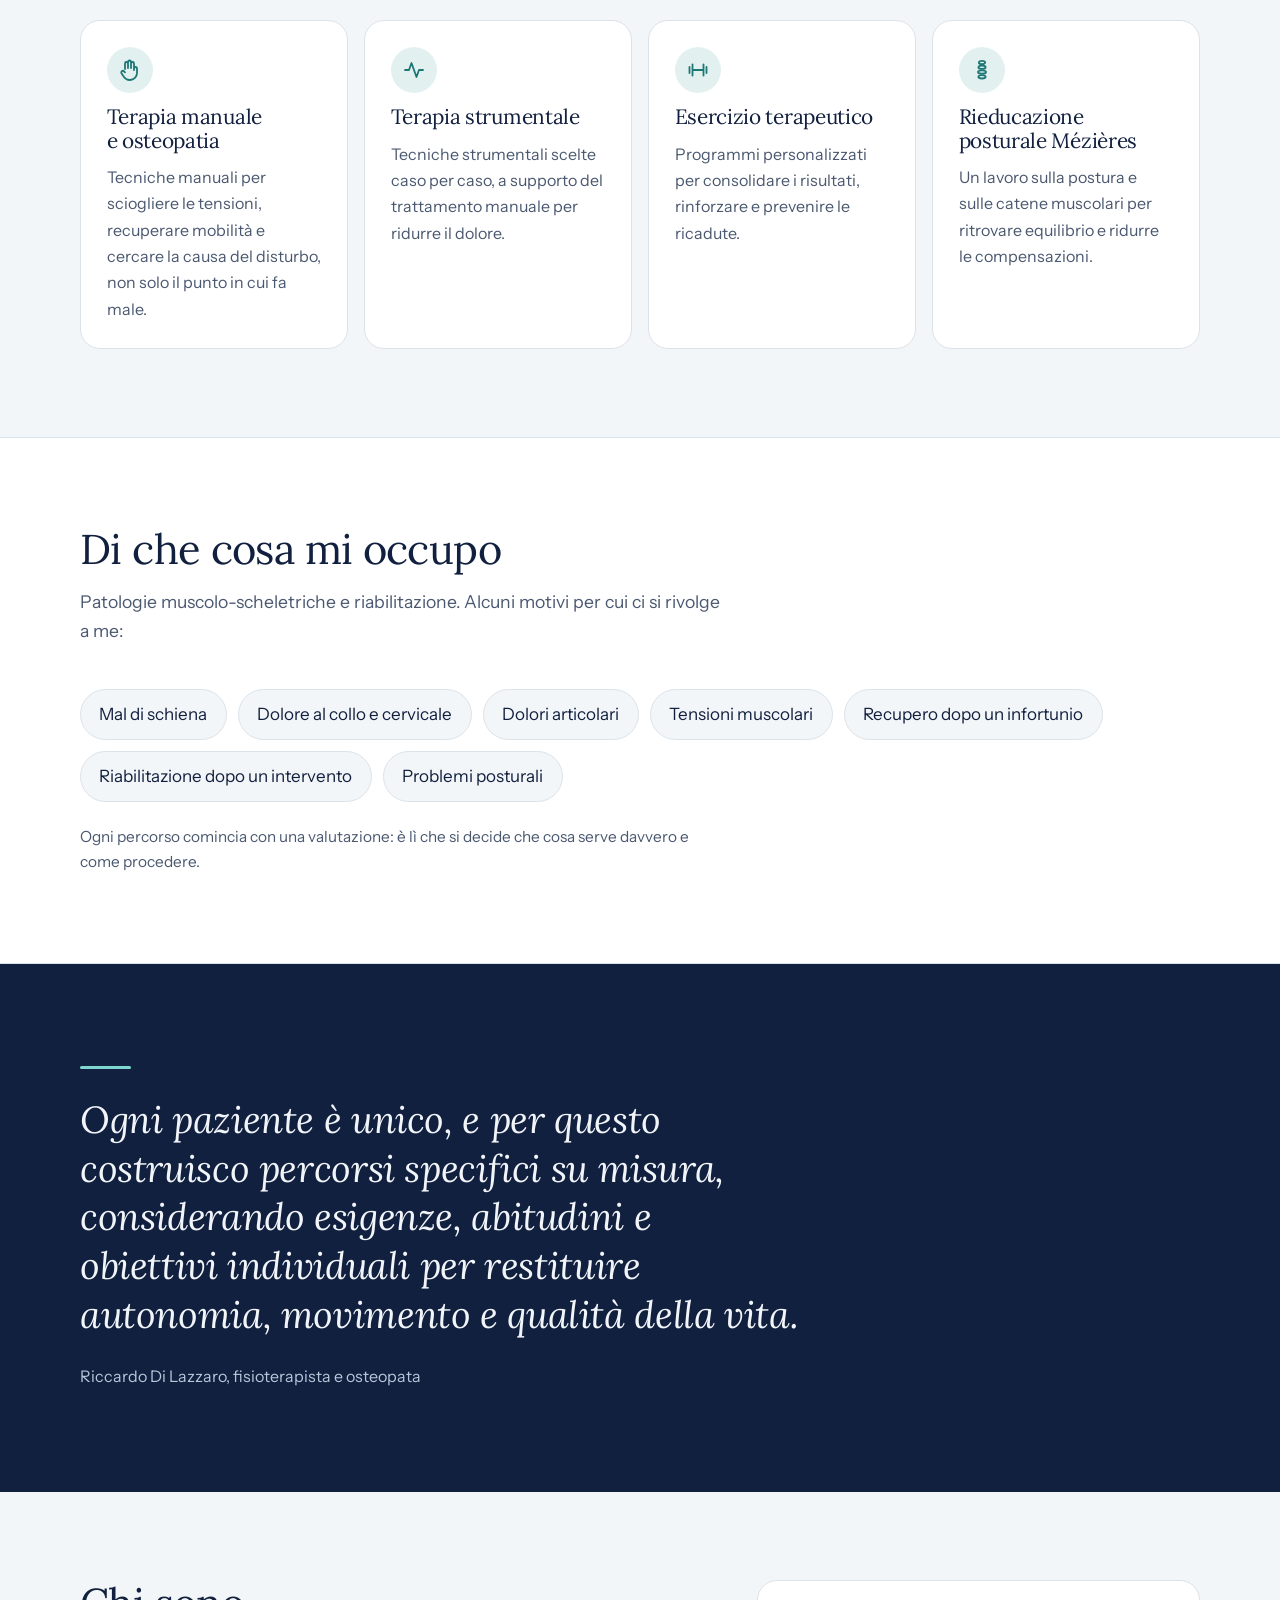
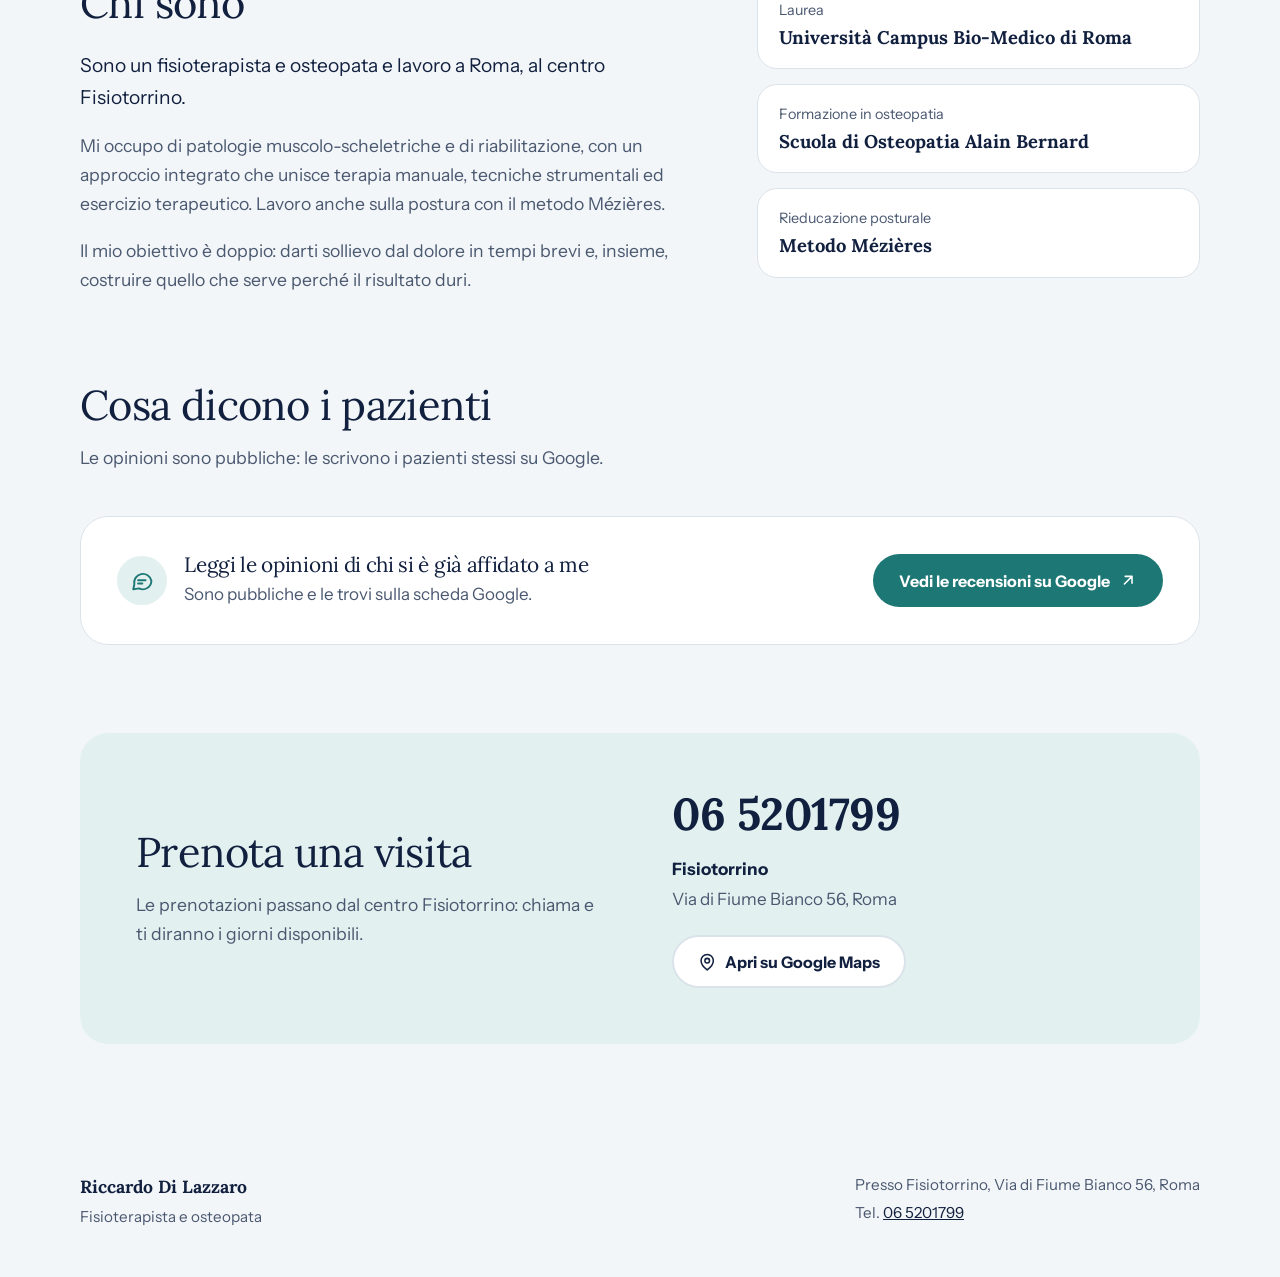
==== commit 020a4154: "Nome completo: Riccardo Di Lazzaro Co-Authored-By: Claude Sonnet 5.5 <noreply@anthropic.com> Claude-" ====
--- a/public/index.html
+++ b/public/index.html
@@ -3,7 +3,7 @@
 <head>
 <meta charset="utf-8">
 <meta name="viewport" content="width=device-width,initial-scale=1,viewport-fit=cover">
-<title>Di Lazzaro · Fisioterapista e osteopata a Roma</title>
+<title>Riccardo Di Lazzaro · Fisioterapista e osteopata a Roma</title>
 <meta name="description" content="Fisioterapia e osteopatia a Roma, al centro Fisiotorrino: terapia manuale, tecniche strumentali, esercizio terapeutico e rieducazione posturale Mézières. Percorsi su misura per ridurre il dolore e restituire movimento.">
 <!-- Tolto dopo la messa online sul dominio vero, quando il sito deve comparire su Google -->
 <meta name="robots" content="noindex, nofollow">
@@ -16,7 +16,7 @@
 {
   "@context": "https://schema.org",
   "@type": "Physiotherapy",
-  "name": "Di Lazzaro · Fisioterapista e osteopata",
+  "name": "Riccardo Di Lazzaro · Fisioterapista e osteopata",
   "description": "Fisioterapia e osteopatia: terapia manuale, tecniche strumentali, esercizio terapeutico e rieducazione posturale Mézières.",
   "telephone": "+39 06 5201799",
   "address": {
@@ -34,8 +34,8 @@
 
 <header class="site-head">
   <div class="wrap">
-    <a class="brand" href="#top" aria-label="Di Lazzaro, fisioterapia e osteopatia">
-      <b>Di Lazzaro</b>
+    <a class="brand" href="#top" aria-label="Riccardo Di Lazzaro, fisioterapia e osteopatia">
+      <b>Riccardo Di Lazzaro</b>
       <span>Fisioterapia e osteopatia</span>
     </a>
     <nav class="nav" aria-label="Sezioni del sito">
@@ -72,7 +72,7 @@
 
       <div class="portrait">
         <div class="portrait-photo">
-          <img src="foto.jpg" srcset="foto-640.jpg 640w, foto.jpg 1000w" sizes="(max-width: 900px) 90vw, 470px" width="1000" height="1366" alt="Ritratto di Di Lazzaro, fisioterapista e osteopata, in camice blu e a braccia conserte" fetchpriority="high">
+          <img src="foto.jpg" srcset="foto-640.jpg 640w, foto.jpg 1000w" sizes="(max-width: 900px) 90vw, 470px" width="1000" height="1366" alt="Ritratto di Riccardo Di Lazzaro, fisioterapista e osteopata, in camice blu e a braccia conserte" fetchpriority="high">
         </div>
         <div class="portrait-card">
           <svg viewBox="0 0 24 24" fill="none" stroke="currentColor" stroke-width="2" stroke-linecap="round" stroke-linejoin="round" aria-hidden="true"><path d="M20 10c0 6-8 12-8 12S4 16 4 10a8 8 0 0 1 16 0z"/><circle cx="12" cy="10" r="3"/></svg>
@@ -165,7 +165,7 @@
     <div class="wrap">
       <blockquote>
         <p>Ogni paziente è unico, e per questo costruisco percorsi specifici su misura, considerando esigenze, abitudini e obiettivi individuali per restituire autonomia, movimento e qualità della vita.</p>
-        <cite>Di Lazzaro, fisioterapista e osteopata</cite>
+        <cite>Riccardo Di Lazzaro, fisioterapista e osteopata</cite>
       </blockquote>
     </div>
   </section>
@@ -246,7 +246,7 @@
 <footer class="site-foot">
   <div class="wrap">
     <div>
-      <p><b>Di Lazzaro</b></p>
+      <p><b>Riccardo Di Lazzaro</b></p>
       <p>Fisioterapista e osteopata</p>
     </div>
     <div>
--- a/public/style.css
+++ b/public/style.css
@@ -1,4 +1,4 @@
-/* Sito di Di Lazzaro, fisioterapista e osteopata.
+/* Sito di Riccardo Di Lazzaro, fisioterapista e osteopata.
    Stile calmo e pulito: bianco e grigio parete, il blu navy del camice, un solo verde acqua per i gesti.
    Il tema segue il sistema (chiaro o scuro). I caratteri sono nella cartella fonts, niente servizi esterni. */
 
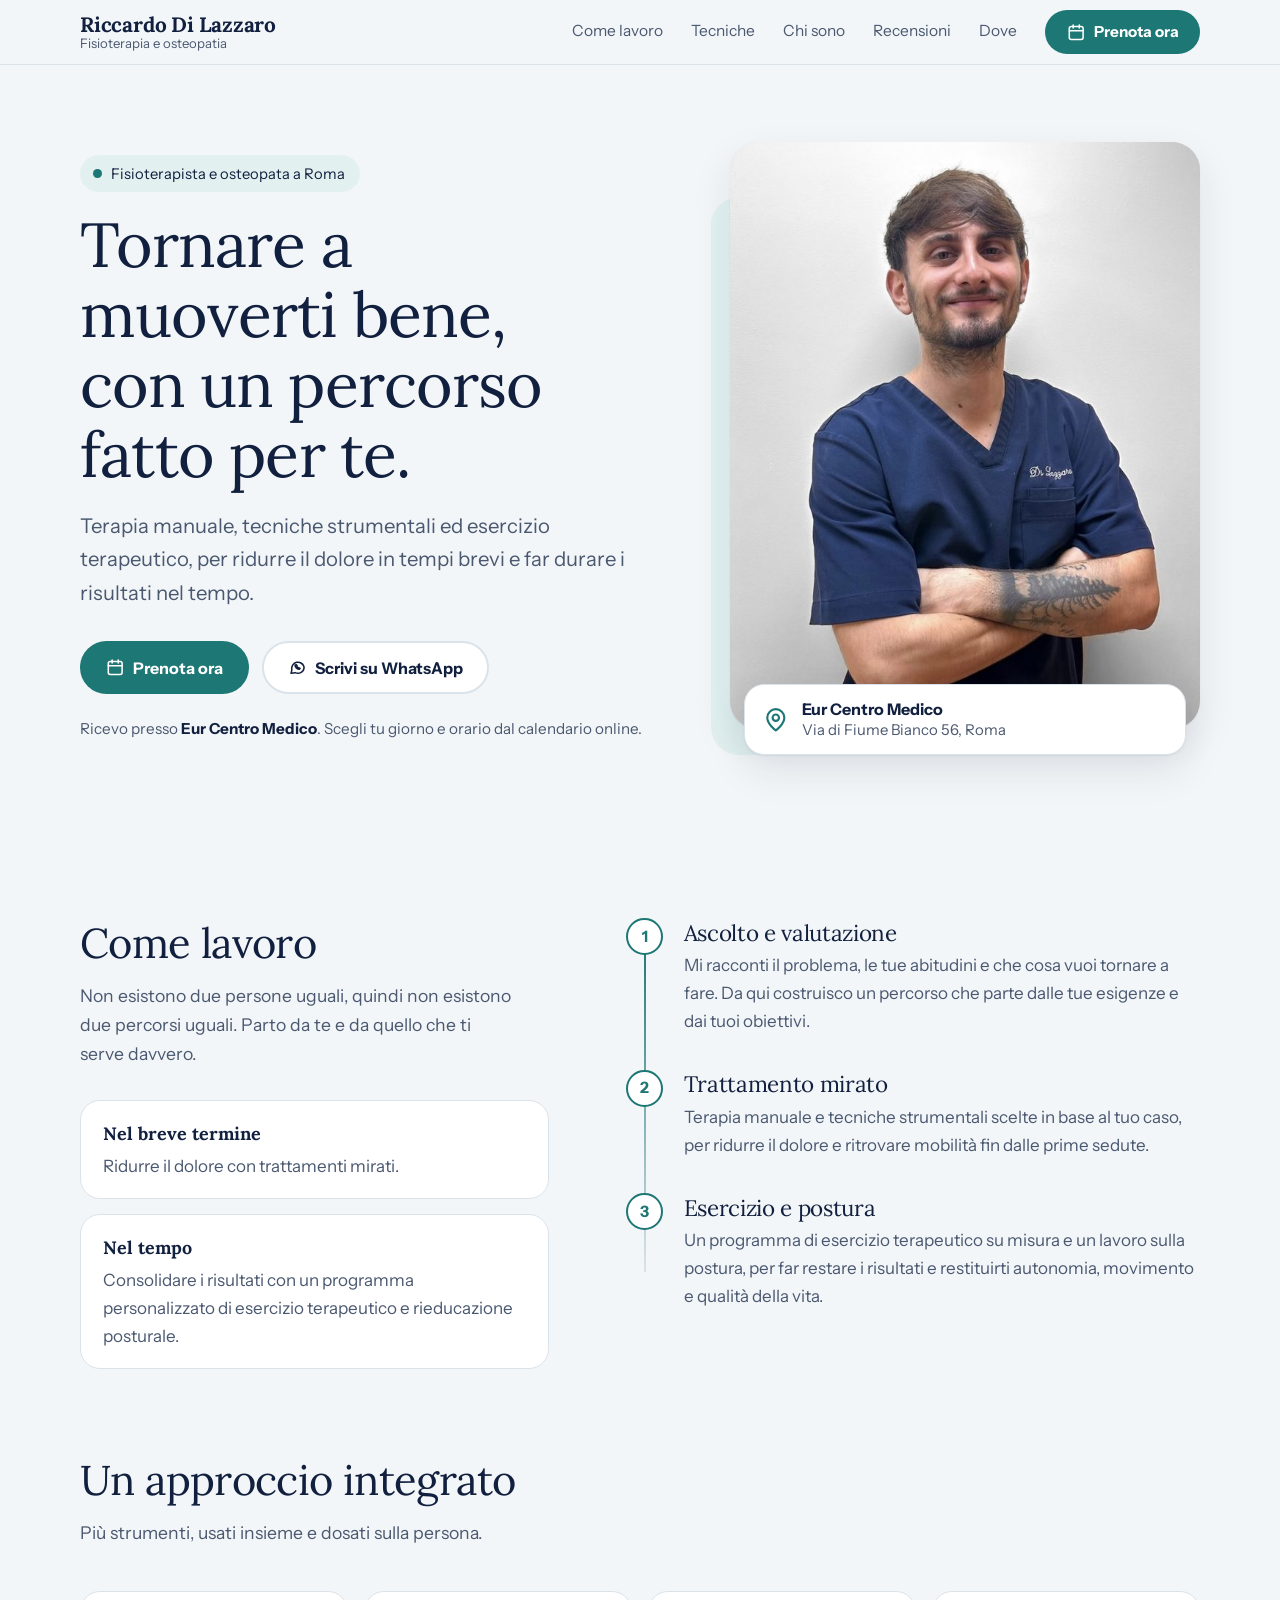
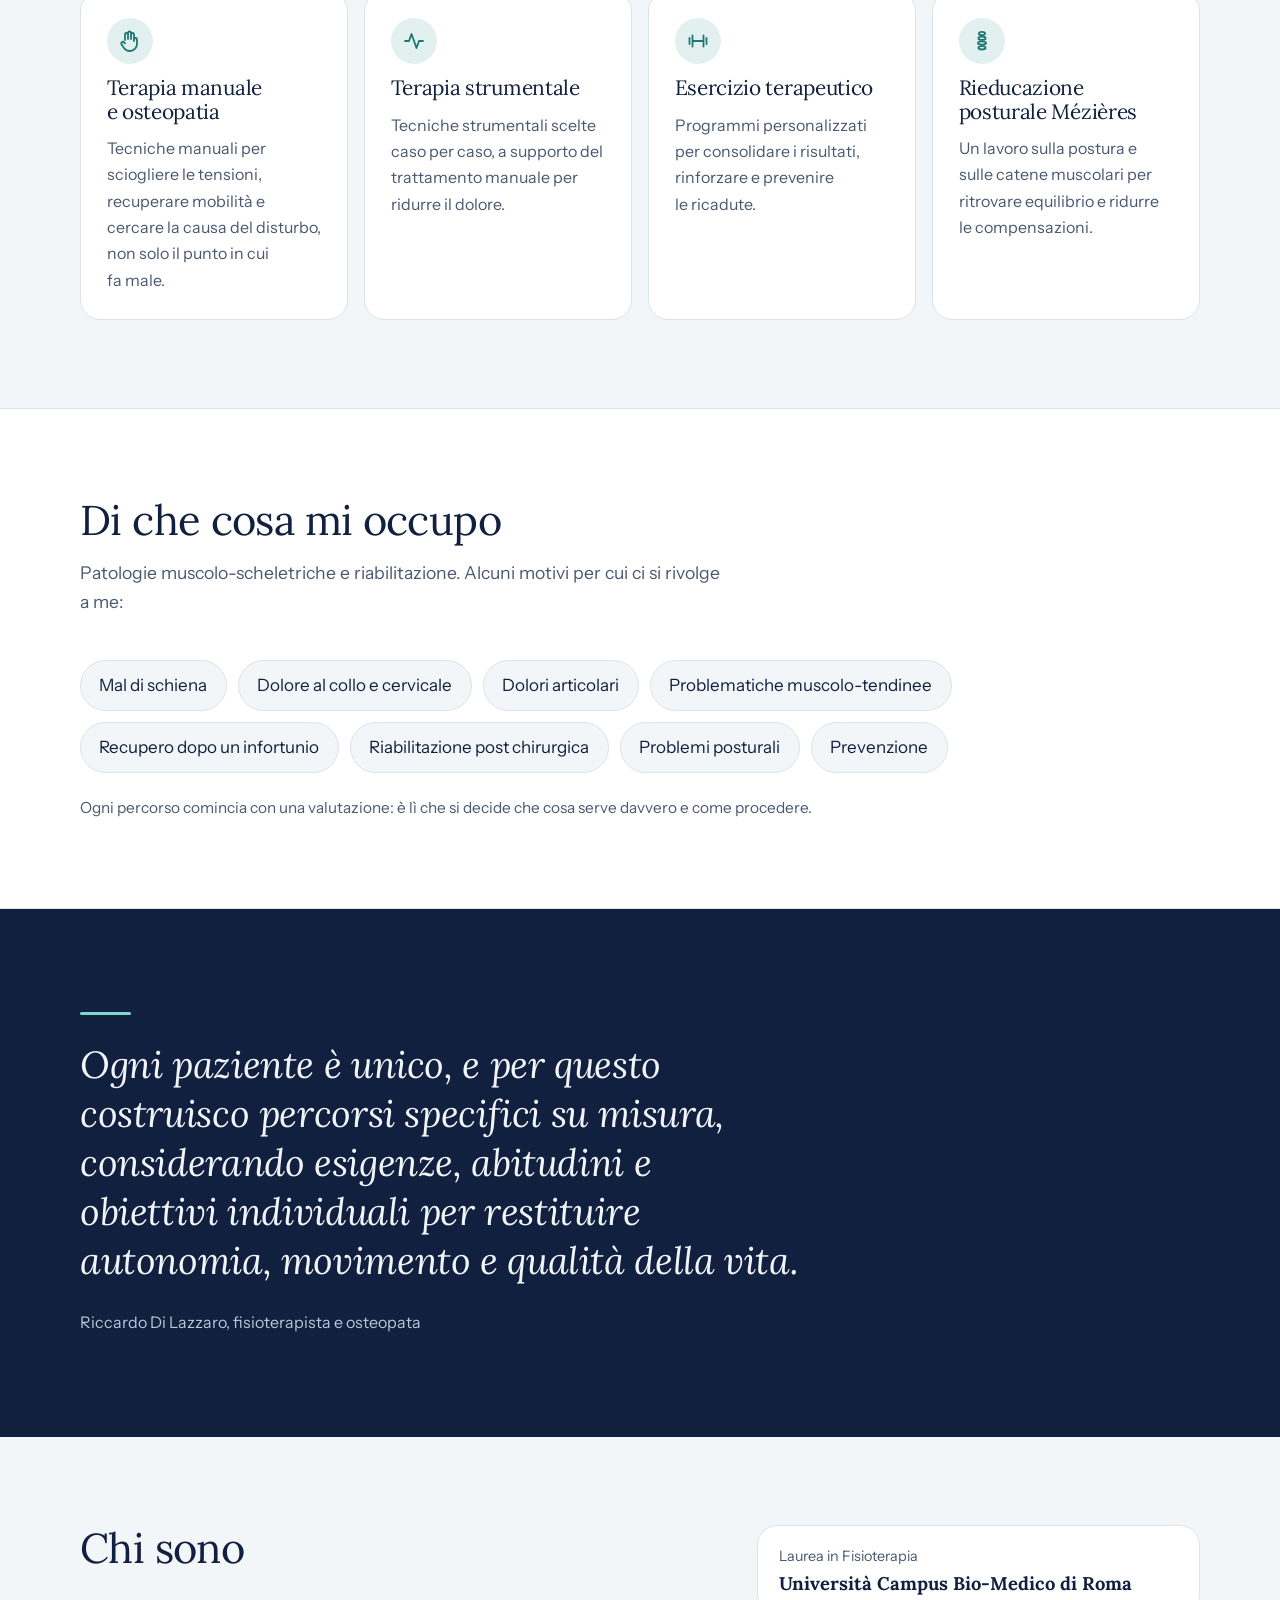
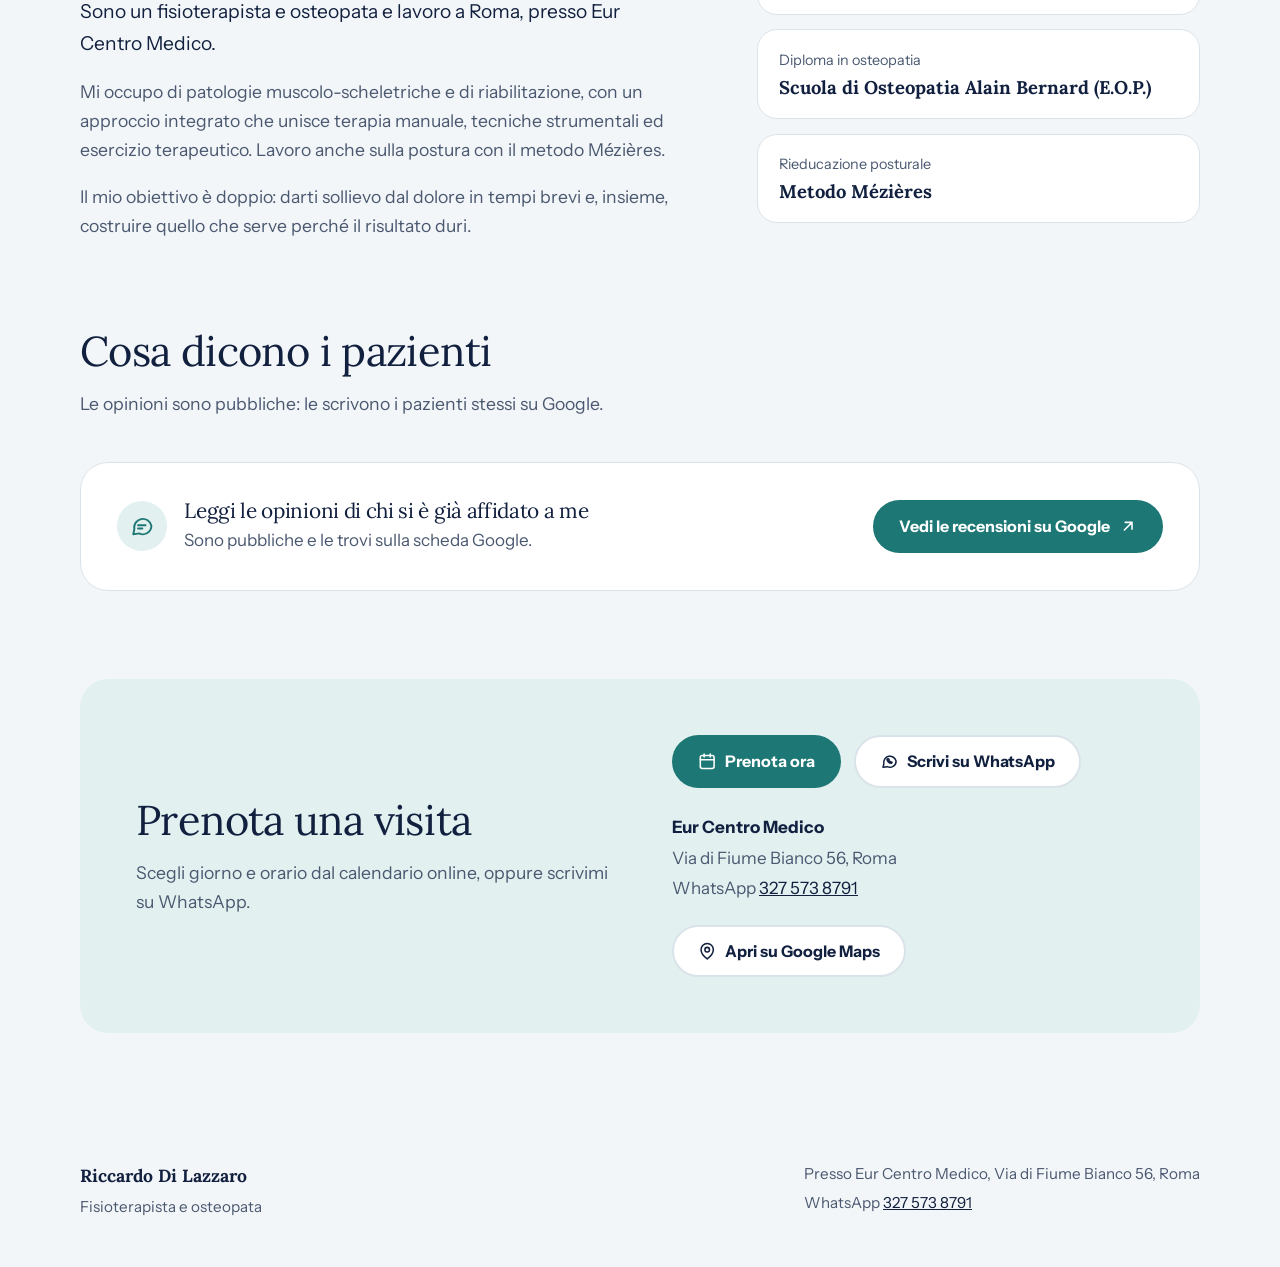
==== commit e4247bc8: "Eur Centro Medico, Prenota ora e WhatsApp, testi rivisti - Fisiotorrino sostituito con Eur Centro Me" ====
--- a/public/index.html
+++ b/public/index.html
@@ -4,7 +4,7 @@
 <meta charset="utf-8">
 <meta name="viewport" content="width=device-width,initial-scale=1,viewport-fit=cover">
 <title>Riccardo Di Lazzaro · Fisioterapista e osteopata a Roma</title>
-<meta name="description" content="Fisioterapia e osteopatia a Roma, al centro Fisiotorrino: terapia manuale, tecniche strumentali, esercizio terapeutico e rieducazione posturale Mézières. Percorsi su misura per ridurre il dolore e restituire movimento.">
+<meta name="description" content="Fisioterapia e osteopatia a Roma, all'Eur Centro Medico: terapia manuale, tecniche strumentali, esercizio terapeutico e rieducazione posturale Mézières. Percorsi su misura per ridurre il dolore e restituire movimento.">
 <!-- Tolto dopo la messa online sul dominio vero, quando il sito deve comparire su Google -->
 <meta name="robots" content="noindex, nofollow">
 <meta name="theme-color" content="#f3f6f8" media="(prefers-color-scheme: light)">
@@ -18,14 +18,14 @@
   "@type": "Physiotherapy",
   "name": "Riccardo Di Lazzaro · Fisioterapista e osteopata",
   "description": "Fisioterapia e osteopatia: terapia manuale, tecniche strumentali, esercizio terapeutico e rieducazione posturale Mézières.",
-  "telephone": "+39 06 5201799",
+  "telephone": "+39 327 573 8791",
   "address": {
     "@type": "PostalAddress",
     "streetAddress": "Via di Fiume Bianco 56",
     "addressLocality": "Roma",
     "addressCountry": "IT"
   },
-  "parentOrganization": { "@type": "Organization", "name": "Fisiotorrino" }
+  "parentOrganization": { "@type": "Organization", "name": "Eur Centro Medico" }
 }
 </script>
 </head>
@@ -44,9 +44,9 @@
       <a href="#chi-sono">Chi sono</a>
       <a href="#recensioni">Recensioni</a>
       <a href="#contatti">Dove</a>
-      <a class="btn btn-primary btn-sm" href="tel:+39065201799">
-        <svg viewBox="0 0 24 24" fill="none" stroke="currentColor" stroke-width="2" stroke-linecap="round" stroke-linejoin="round" aria-hidden="true"><path d="M22 16.9v3a2 2 0 0 1-2.2 2 19.8 19.8 0 0 1-8.6-3.1 19.5 19.5 0 0 1-6-6A19.8 19.8 0 0 1 2.1 4.2 2 2 0 0 1 4.1 2h3a2 2 0 0 1 2 1.7c.1 1 .4 1.9.7 2.8a2 2 0 0 1-.5 2.1L8.1 9.9a16 16 0 0 0 6 6l1.3-1.3a2 2 0 0 1 2.1-.4c.9.3 1.8.6 2.8.7a2 2 0 0 1 1.7 2z"/></svg>
-        Chiama
+      <a class="btn btn-primary btn-sm" href="https://calendar.app.google/bi4LjmkuKaCitbaA7" target="_blank" rel="noopener">
+        <svg viewBox="0 0 24 24" fill="none" stroke="currentColor" stroke-width="2" stroke-linecap="round" stroke-linejoin="round" aria-hidden="true"><rect x="3" y="4.5" width="18" height="17" rx="2.5"/><path d="M3 10h18M8 2.5v4M16 2.5v4"/></svg>
+        Prenota ora
       </a>
     </nav>
   </div>
@@ -61,13 +61,16 @@
         <h1 id="titolo">Tornare a muoverti bene, con un percorso fatto per te.</h1>
         <p class="lead">Terapia manuale, tecniche strumentali ed esercizio terapeutico, per ridurre il dolore in tempi brevi e far durare i risultati nel tempo.</p>
         <div class="cta-row">
-          <a class="btn btn-primary" href="tel:+39065201799">
-            <svg viewBox="0 0 24 24" fill="none" stroke="currentColor" stroke-width="2" stroke-linecap="round" stroke-linejoin="round" aria-hidden="true"><path d="M22 16.9v3a2 2 0 0 1-2.2 2 19.8 19.8 0 0 1-8.6-3.1 19.5 19.5 0 0 1-6-6A19.8 19.8 0 0 1 2.1 4.2 2 2 0 0 1 4.1 2h3a2 2 0 0 1 2 1.7c.1 1 .4 1.9.7 2.8a2 2 0 0 1-.5 2.1L8.1 9.9a16 16 0 0 0 6 6l1.3-1.3a2 2 0 0 1 2.1-.4c.9.3 1.8.6 2.8.7a2 2 0 0 1 1.7 2z"/></svg>
-            Prenota una visita
+          <a class="btn btn-primary" href="https://calendar.app.google/bi4LjmkuKaCitbaA7" target="_blank" rel="noopener">
+            <svg viewBox="0 0 24 24" fill="none" stroke="currentColor" stroke-width="2" stroke-linecap="round" stroke-linejoin="round" aria-hidden="true"><rect x="3" y="4.5" width="18" height="17" rx="2.5"/><path d="M3 10h18M8 2.5v4M16 2.5v4"/></svg>
+            Prenota ora
           </a>
-          <a class="btn btn-ghost" href="#come-lavoro">Come lavoro</a>
-        </div>
-        <p class="hero-note">Per prenotare chiama il centro <b>Fisiotorrino</b>: <a href="tel:+39065201799">06 5201799</a></p>
+          <a class="btn btn-ghost" href="https://wa.me/393275738791" target="_blank" rel="noopener">
+            <svg viewBox="0 0 24 24" fill="none" stroke="currentColor" stroke-width="2" stroke-linecap="round" stroke-linejoin="round" aria-hidden="true"><path d="M21 12a8 8 0 0 1-11.6 7.1L4 20l1-4.6A8 8 0 1 1 21 12z"/><path d="M9.2 9.2c0 3 2.6 5.6 5.6 5.6l1-1.3-1.9-1-.8.7a3.5 3.5 0 0 1-1.7-1.7l.7-.8-1-1.9z"/></svg>
+            Scrivi su WhatsApp
+          </a>
+        </div>
+        <p class="hero-note">Ricevo presso <b>Eur Centro Medico</b>. Scegli tu giorno e orario dal calendario online.</p>
       </div>
 
       <div class="portrait">
@@ -76,7 +79,7 @@
         </div>
         <div class="portrait-card">
           <svg viewBox="0 0 24 24" fill="none" stroke="currentColor" stroke-width="2" stroke-linecap="round" stroke-linejoin="round" aria-hidden="true"><path d="M20 10c0 6-8 12-8 12S4 16 4 10a8 8 0 0 1 16 0z"/><circle cx="12" cy="10" r="3"/></svg>
-          <div><b>Fisiotorrino</b><span>Via di Fiume Bianco 56, Roma</span></div>
+          <div><b>Eur Centro Medico</b><span>Via di Fiume Bianco 56, Roma</span></div>
         </div>
       </div>
     </div>
@@ -115,7 +118,7 @@
     <div class="wrap">
       <div class="block-head">
         <h2 id="t-tecniche">Un approccio integrato</h2>
-        <p>Più strumenti, usati insieme e dosati sulla persona: la scelta dipende da te, non da un protocollo uguale per tutti.</p>
+        <p>Più strumenti, usati insieme e dosati sulla persona.</p>
       </div>
       <div class="cards">
         <article class="card">
@@ -152,10 +155,11 @@
         <li>Mal di schiena</li>
         <li>Dolore al collo e cervicale</li>
         <li>Dolori articolari</li>
-        <li>Tensioni muscolari</li>
+        <li>Problematiche muscolo-tendinee</li>
         <li>Recupero dopo un infortunio</li>
-        <li>Riabilitazione dopo un intervento</li>
+        <li>Riabilitazione post chirurgica</li>
         <li>Problemi posturali</li>
+        <li>Prevenzione</li>
       </ul>
       <p class="fine">Ogni percorso comincia con una valutazione: è lì che si decide che cosa serve davvero e come procedere.</p>
     </div>
@@ -174,13 +178,13 @@
     <div class="wrap">
       <div class="about-text">
         <div class="block-head" style="margin-bottom:1.5rem"><h2 id="t-chi">Chi sono</h2></div>
-        <p>Sono un fisioterapista e osteopata e lavoro a Roma, al centro Fisiotorrino.</p>
+        <p>Sono un fisioterapista e osteopata e lavoro a Roma, presso Eur Centro Medico.</p>
         <p>Mi occupo di patologie muscolo-scheletriche e di riabilitazione, con un approccio integrato che unisce terapia manuale, tecniche strumentali ed esercizio terapeutico. Lavoro anche sulla postura con il metodo Mézières.</p>
         <p>Il mio obiettivo è doppio: darti sollievo dal dolore in tempi brevi e, insieme, costruire quello che serve perché il risultato duri.</p>
       </div>
       <dl class="cred">
-        <div><dt>Laurea</dt><dd>Università Campus Bio-Medico di Roma</dd></div>
-        <div><dt>Formazione in osteopatia</dt><dd>Scuola di Osteopatia Alain Bernard</dd></div>
+        <div><dt>Laurea in Fisioterapia</dt><dd>Università Campus Bio-Medico di Roma</dd></div>
+        <div><dt>Diploma in osteopatia</dt><dd>Scuola di Osteopatia Alain Bernard (E.O.P.)</dd></div>
         <div><dt>Rieducazione posturale</dt><dd>Metodo Mézières</dd></div>
       </dl>
     </div>
@@ -224,15 +228,25 @@
       <div class="contact-card">
         <div>
           <h2 id="t-dove">Prenota una visita</h2>
-          <p class="block-p">Le prenotazioni passano dal centro Fisiotorrino: chiama e ti diranno i giorni disponibili.</p>
+          <p class="block-p">Scegli giorno e orario dal calendario online, oppure scrivimi su WhatsApp.</p>
         </div>
         <div>
-          <a class="phone" href="tel:+39065201799">06 5201799</a>
+          <div class="cta-row">
+            <a class="btn btn-primary" href="https://calendar.app.google/bi4LjmkuKaCitbaA7" target="_blank" rel="noopener">
+              <svg viewBox="0 0 24 24" fill="none" stroke="currentColor" stroke-width="2" stroke-linecap="round" stroke-linejoin="round" aria-hidden="true"><rect x="3" y="4.5" width="18" height="17" rx="2.5"/><path d="M3 10h18M8 2.5v4M16 2.5v4"/></svg>
+              Prenota ora
+            </a>
+            <a class="btn btn-ghost" href="https://wa.me/393275738791" target="_blank" rel="noopener">
+              <svg viewBox="0 0 24 24" fill="none" stroke="currentColor" stroke-width="2" stroke-linecap="round" stroke-linejoin="round" aria-hidden="true"><path d="M21 12a8 8 0 0 1-11.6 7.1L4 20l1-4.6A8 8 0 1 1 21 12z"/><path d="M9.2 9.2c0 3 2.6 5.6 5.6 5.6l1-1.3-1.9-1-.8.7a3.5 3.5 0 0 1-1.7-1.7l.7-.8-1-1.9z"/></svg>
+              Scrivi su WhatsApp
+            </a>
+          </div>
           <div class="place-box">
-            <b>Fisiotorrino</b>
+            <b>Eur Centro Medico</b>
             <span>Via di Fiume Bianco 56, Roma</span>
+            <span>WhatsApp <a href="https://wa.me/393275738791" target="_blank" rel="noopener">327 573 8791</a></span>
           </div>
-          <a class="btn btn-ghost" href="https://www.google.com/maps/search/?api=1&amp;query=Fisiotorrino%2C+Via+di+Fiume+Bianco+56%2C+Roma" target="_blank" rel="noopener">
+          <a class="btn btn-ghost" href="https://www.google.com/maps/search/?api=1&amp;query=Eur+Centro+Medico%2C+Via+di+Fiume+Bianco+56%2C+Roma" target="_blank" rel="noopener">
             <svg viewBox="0 0 24 24" fill="none" stroke="currentColor" stroke-width="2" stroke-linecap="round" stroke-linejoin="round" aria-hidden="true"><path d="M20 10c0 6-8 12-8 12S4 16 4 10a8 8 0 0 1 16 0z"/><circle cx="12" cy="10" r="3"/></svg>
             Apri su Google Maps
           </a>
@@ -250,8 +264,8 @@
       <p>Fisioterapista e osteopata</p>
     </div>
     <div>
-      <p>Presso Fisiotorrino, Via di Fiume Bianco 56, Roma</p>
-      <p>Tel. <a href="tel:+39065201799">06 5201799</a></p>
+      <p>Presso Eur Centro Medico, Via di Fiume Bianco 56, Roma</p>
+      <p>WhatsApp <a href="https://wa.me/393275738791" target="_blank" rel="noopener">327 573 8791</a></p>
     </div>
   </div>
 </footer>
--- a/public/style.css
+++ b/public/style.css
@@ -73,6 +73,7 @@
 img { max-width: 100%; display: block; }
 a { color: inherit; }
 h1, h2, h3 { font-family: var(--font-head); font-weight: 400; line-height: 1.12; letter-spacing: -0.015em; margin: 0; text-wrap: balance; }
+p { text-wrap: pretty; }
 p { margin: 0; }
 :focus-visible { outline: 3px solid var(--accent); outline-offset: 3px; border-radius: 6px; }
 .wrap { width: min(100% - 2.5rem, 1120px); margin-inline: auto; }
@@ -97,7 +98,7 @@
 .btn-primary:hover { transform: translateY(-1px); filter: brightness(1.06); }
 .btn-ghost { border-color: var(--line); background: var(--surface); color: var(--ink); }
 .btn-ghost:hover { border-color: var(--accent); }
-.btn-sm { padding: .7rem 1.2rem; font-size: .95rem; }
+.btn-sm { padding: .7rem 1.2rem; font-size: .95rem; white-space: nowrap; flex: none; }
 
 /* prima schermata */
 .hero { padding-block: clamp(2.25rem, 6vw, 5rem) clamp(2.5rem, 6vw, 5rem); }
@@ -157,7 +158,7 @@
 .treat { background: var(--surface); border-block: 1px solid var(--line); }
 .chips { display: flex; flex-wrap: wrap; gap: .7rem; padding: 0; margin: 0; list-style: none; }
 .chips li { padding: .65rem 1.15rem; border-radius: 999px; background: var(--bg); border: 1px solid var(--line); }
-.fine { margin-top: 1.4rem; color: var(--muted); font-size: .96rem; max-width: 40rem; }
+.fine { margin-top: 1.4rem; color: var(--muted); font-size: .96rem; }
 
 /* recensioni */
 .review-list { display: grid; grid-template-columns: repeat(auto-fit, minmax(260px, 1fr)); gap: 1rem; list-style: none; padding: 0; margin: 0 0 1.25rem; }
@@ -195,12 +196,12 @@
 .contact-card { background: var(--tint); border-radius: var(--r-lg); padding: clamp(1.75rem, 5vw, 3.5rem); display: grid; grid-template-columns: minmax(0, 1fr) minmax(0, 1fr); gap: clamp(1.75rem, 5vw, 4rem); align-items: center; }
 .contact-card h2 { font-size: clamp(1.8rem, 1.1rem + 2.3vw, 2.6rem); }
 .contact-card .block-p { margin-top: .9rem; color: var(--muted); font-size: 1.1rem; max-width: 28em; }
-.phone { display: inline-block; font-family: var(--font-head); font-weight: 700; font-size: clamp(1.9rem, 1.2rem + 2.8vw, 2.8rem); letter-spacing: -.01em; text-decoration: none; color: var(--ink); line-height: 1.1; }
-.phone:hover { color: var(--accent); }
-.place-box { margin-top: 1rem; display: grid; gap: .15rem; }
+.place-box { margin-top: 1.6rem; display: grid; gap: .15rem; }
 .place-box b { font-weight: 700; }
 .place-box span { color: var(--muted); }
-.contact-card .btn { margin-top: 1.4rem; }
+.place-box a { color: var(--ink); }
+.contact-card > div > .btn { margin-top: 1.4rem; }
+.contact-card .cta-row { margin-top: 0; }
 
 /* piè di pagina */
 .site-foot { padding-block: 2.5rem 3rem; color: var(--muted); font-size: .95rem; }
@@ -219,9 +220,13 @@
   .brand span { font-size: .78rem; }
 }
 @media (max-width: 420px) {
+  .site-head .wrap { gap: .75rem; }
+  .brand b { font-size: 1.12rem; }
+  .btn-sm { padding-inline: 1rem; }
+  .btn-sm svg { display: none; }
   .cta-row .btn { width: 100%; }
   .portrait-card { left: .6rem; right: .6rem; }
 }
 
-/* i numeri di telefono non vanno mai a capo */
-a[href^='tel:'] { white-space: nowrap; }
+/* il numero di WhatsApp non va mai a capo */
+.place-box a, .site-foot a { white-space: nowrap; }
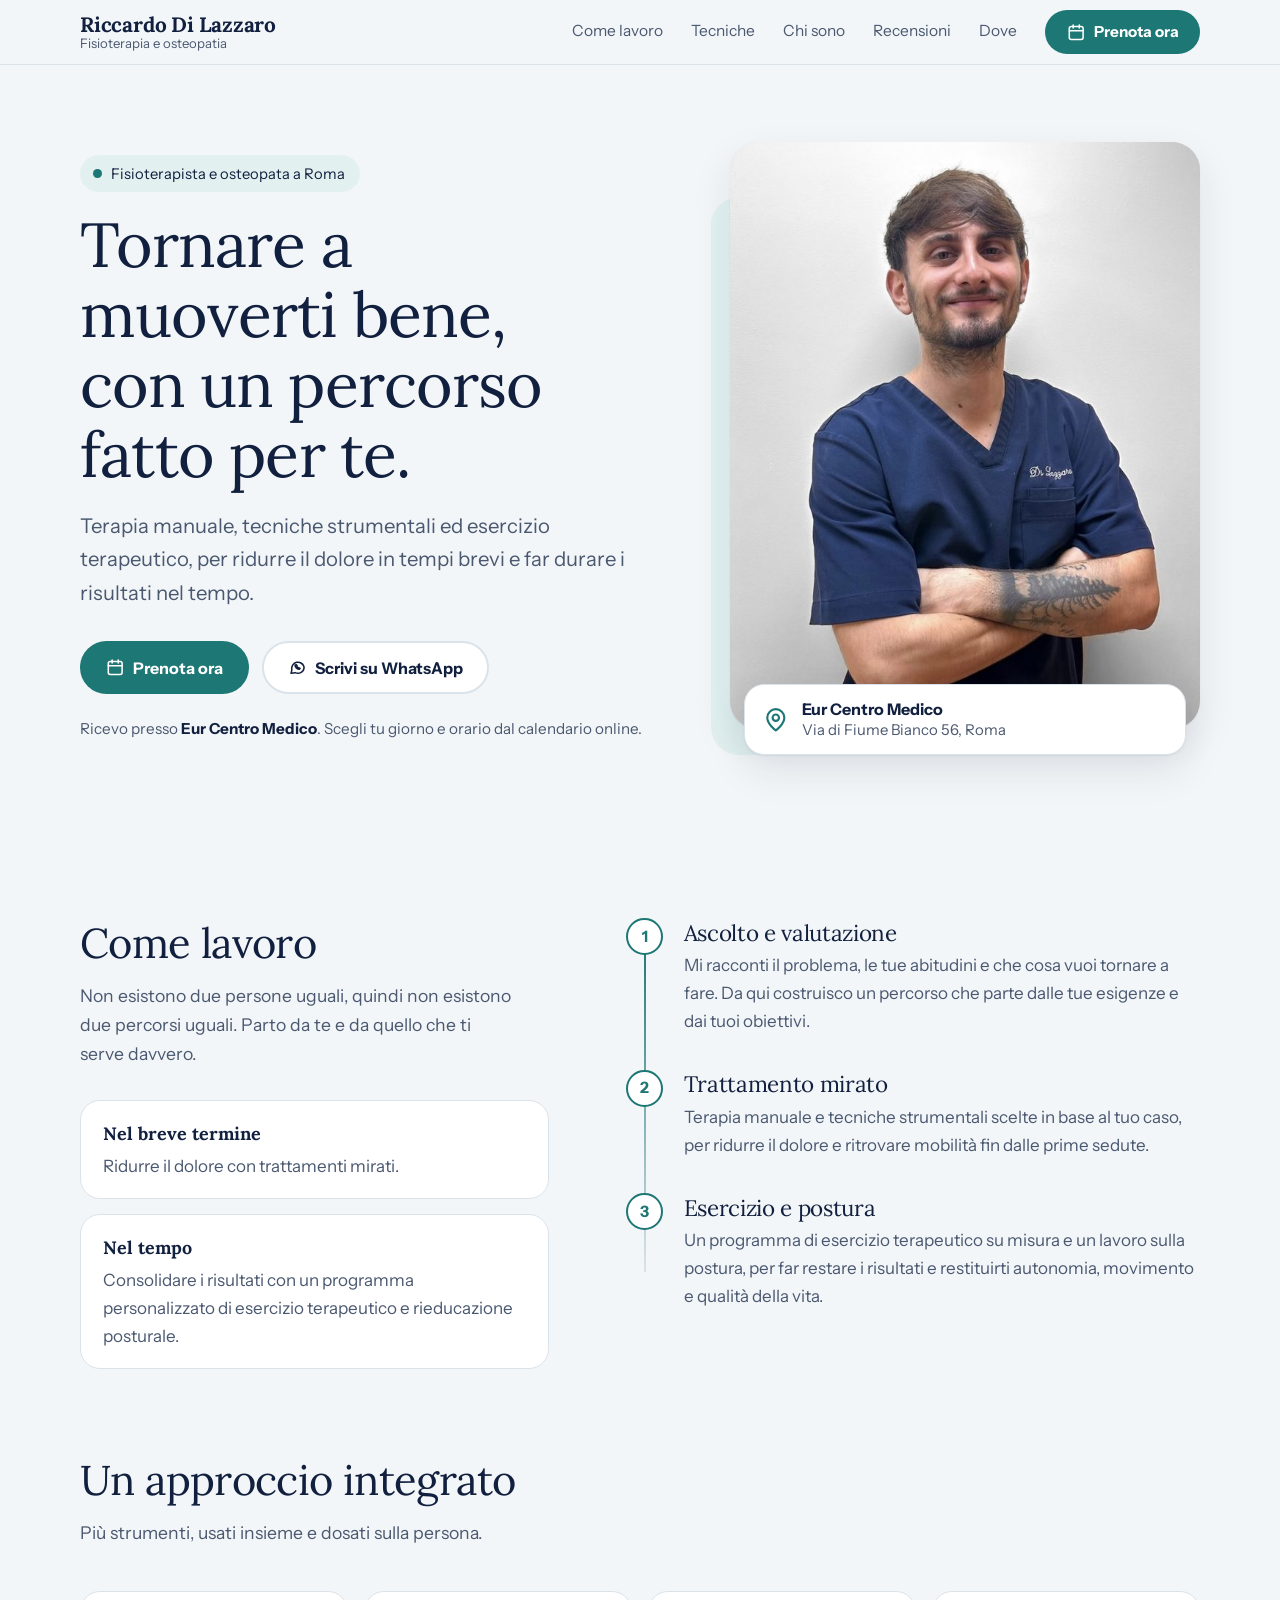
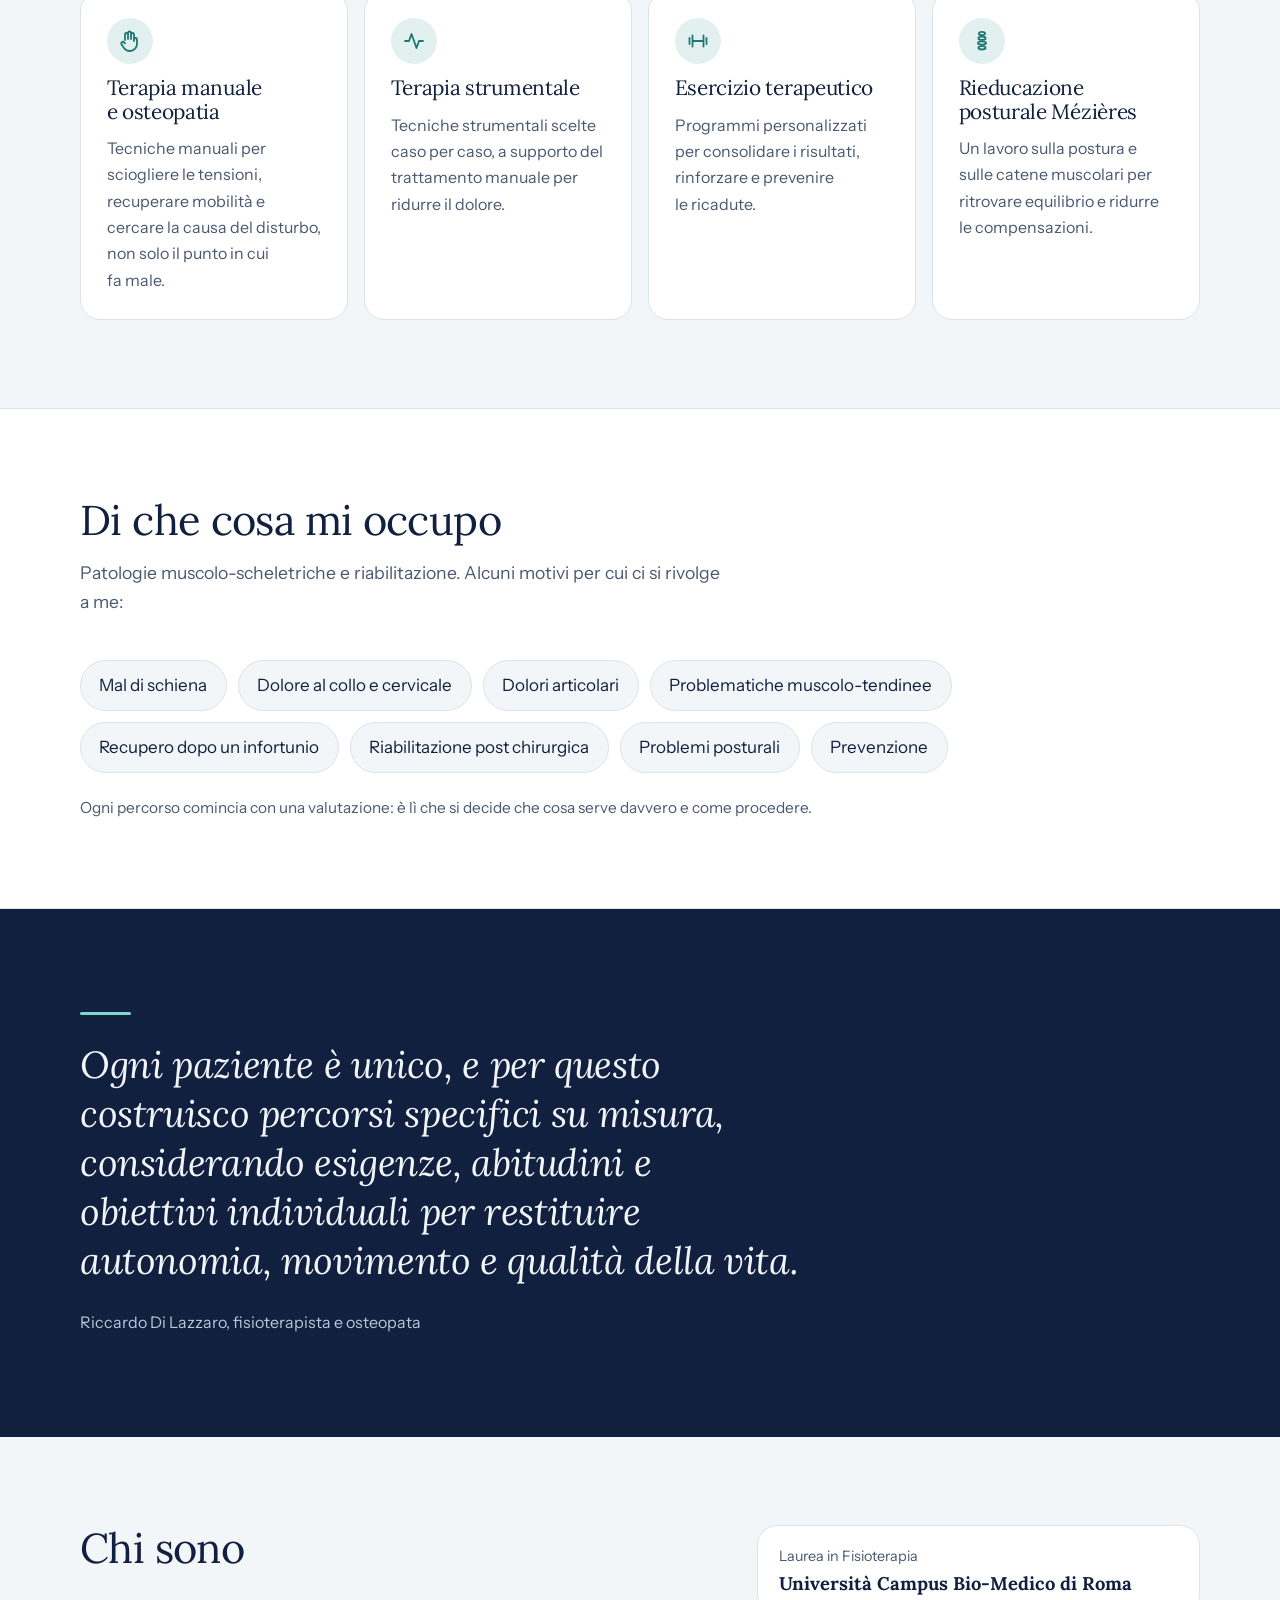
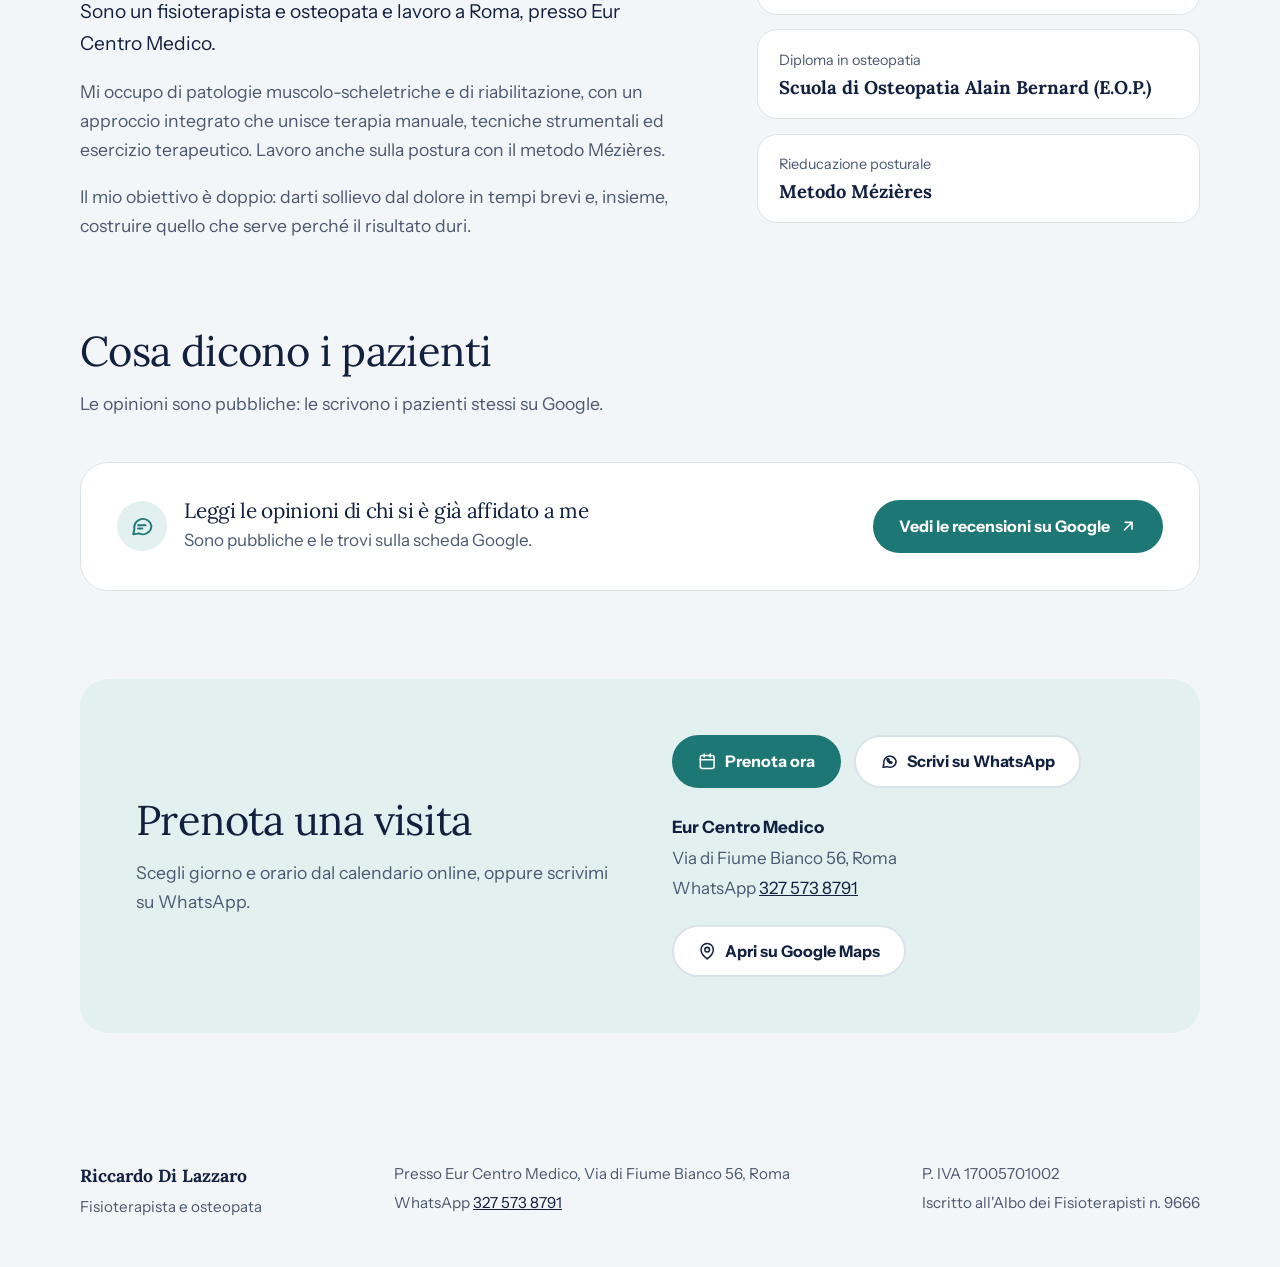
==== commit bb91d74d: "Piè di pagina: partita IVA e numero d'albo - Aggiunti P. IVA 17005701002 e iscrizione all'Albo dei F" ====
--- a/public/index.html
+++ b/public/index.html
@@ -6,7 +6,7 @@
 <title>Riccardo Di Lazzaro · Fisioterapista e osteopata a Roma</title>
 <meta name="description" content="Fisioterapia e osteopatia a Roma, all'Eur Centro Medico: terapia manuale, tecniche strumentali, esercizio terapeutico e rieducazione posturale Mézières. Percorsi su misura per ridurre il dolore e restituire movimento.">
 <!-- Tolto dopo la messa online sul dominio vero, quando il sito deve comparire su Google -->
-<meta name="robots" content="noindex, nofollow">
+<meta name="robots", nofollow">
 <meta name="theme-color" content="#f3f6f8" media="(prefers-color-scheme: light)">
 <meta name="theme-color" content="#0b1322" media="(prefers-color-scheme: dark)">
 <link rel="icon" href="favicon.svg" type="image/svg+xml">
@@ -19,6 +19,7 @@
   "name": "Riccardo Di Lazzaro · Fisioterapista e osteopata",
   "description": "Fisioterapia e osteopatia: terapia manuale, tecniche strumentali, esercizio terapeutico e rieducazione posturale Mézières.",
   "telephone": "+39 327 573 8791",
+  "vatID": "IT17005701002",
   "address": {
     "@type": "PostalAddress",
     "streetAddress": "Via di Fiume Bianco 56",
@@ -267,6 +268,10 @@
       <p>Presso Eur Centro Medico, Via di Fiume Bianco 56, Roma</p>
       <p>WhatsApp <a href="https://wa.me/393275738791" target="_blank" rel="noopener">327 573 8791</a></p>
     </div>
+    <div>
+      <p>P. IVA 17005701002</p>
+      <p>Iscritto all'Albo dei Fisioterapisti n. 9666</p>
+    </div>
   </div>
 </footer>
 
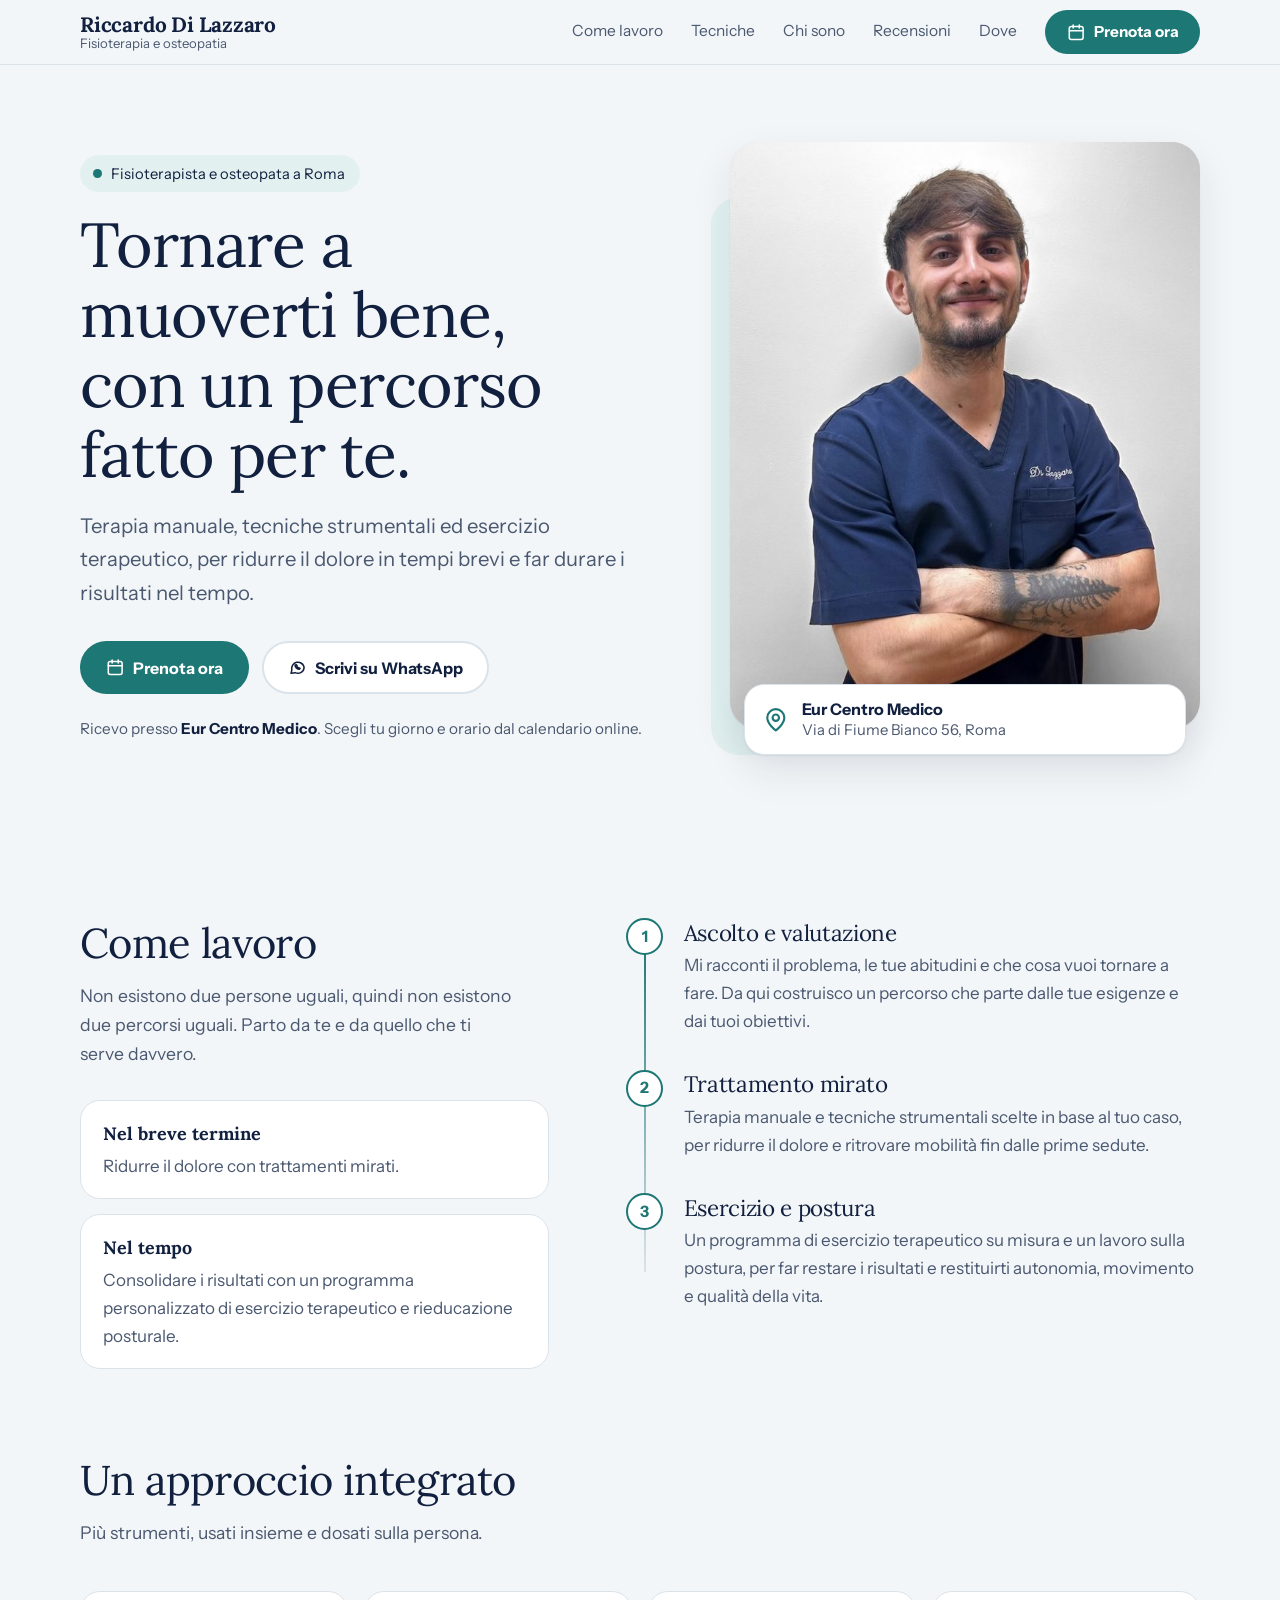
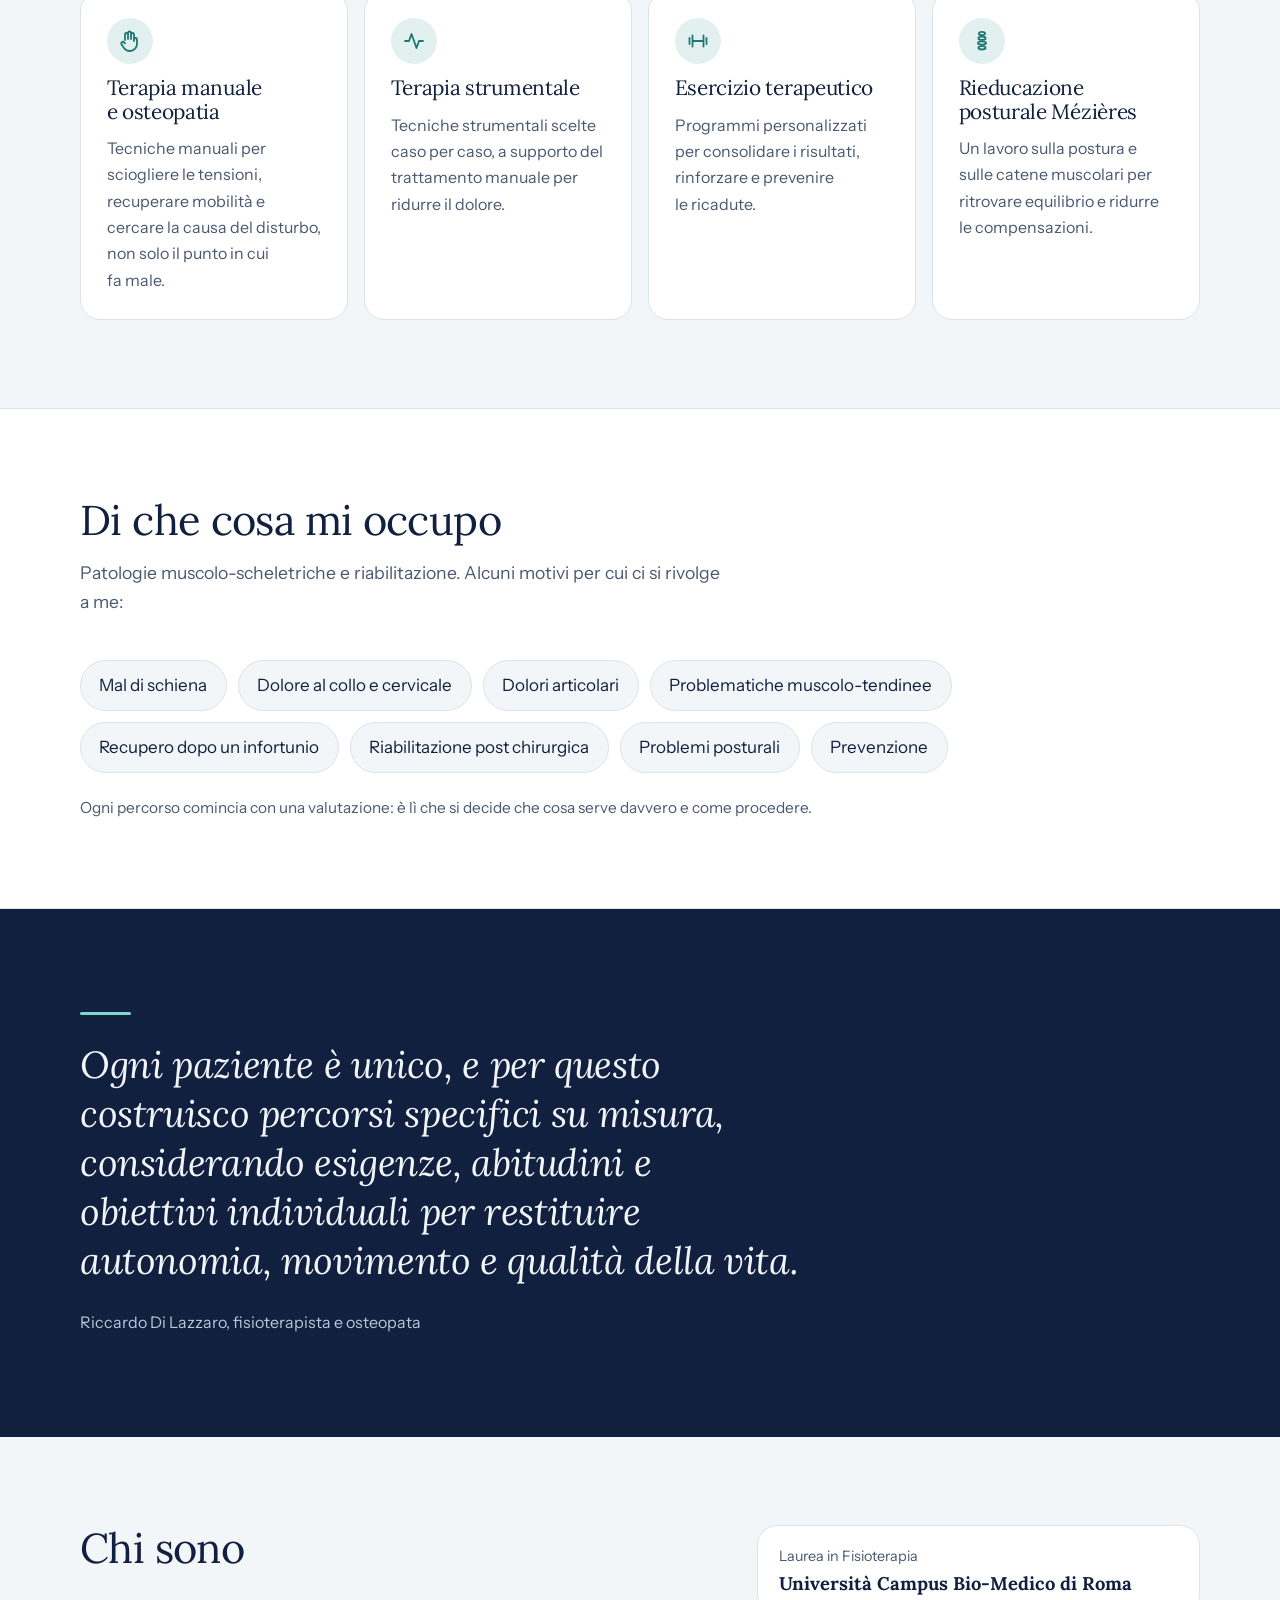
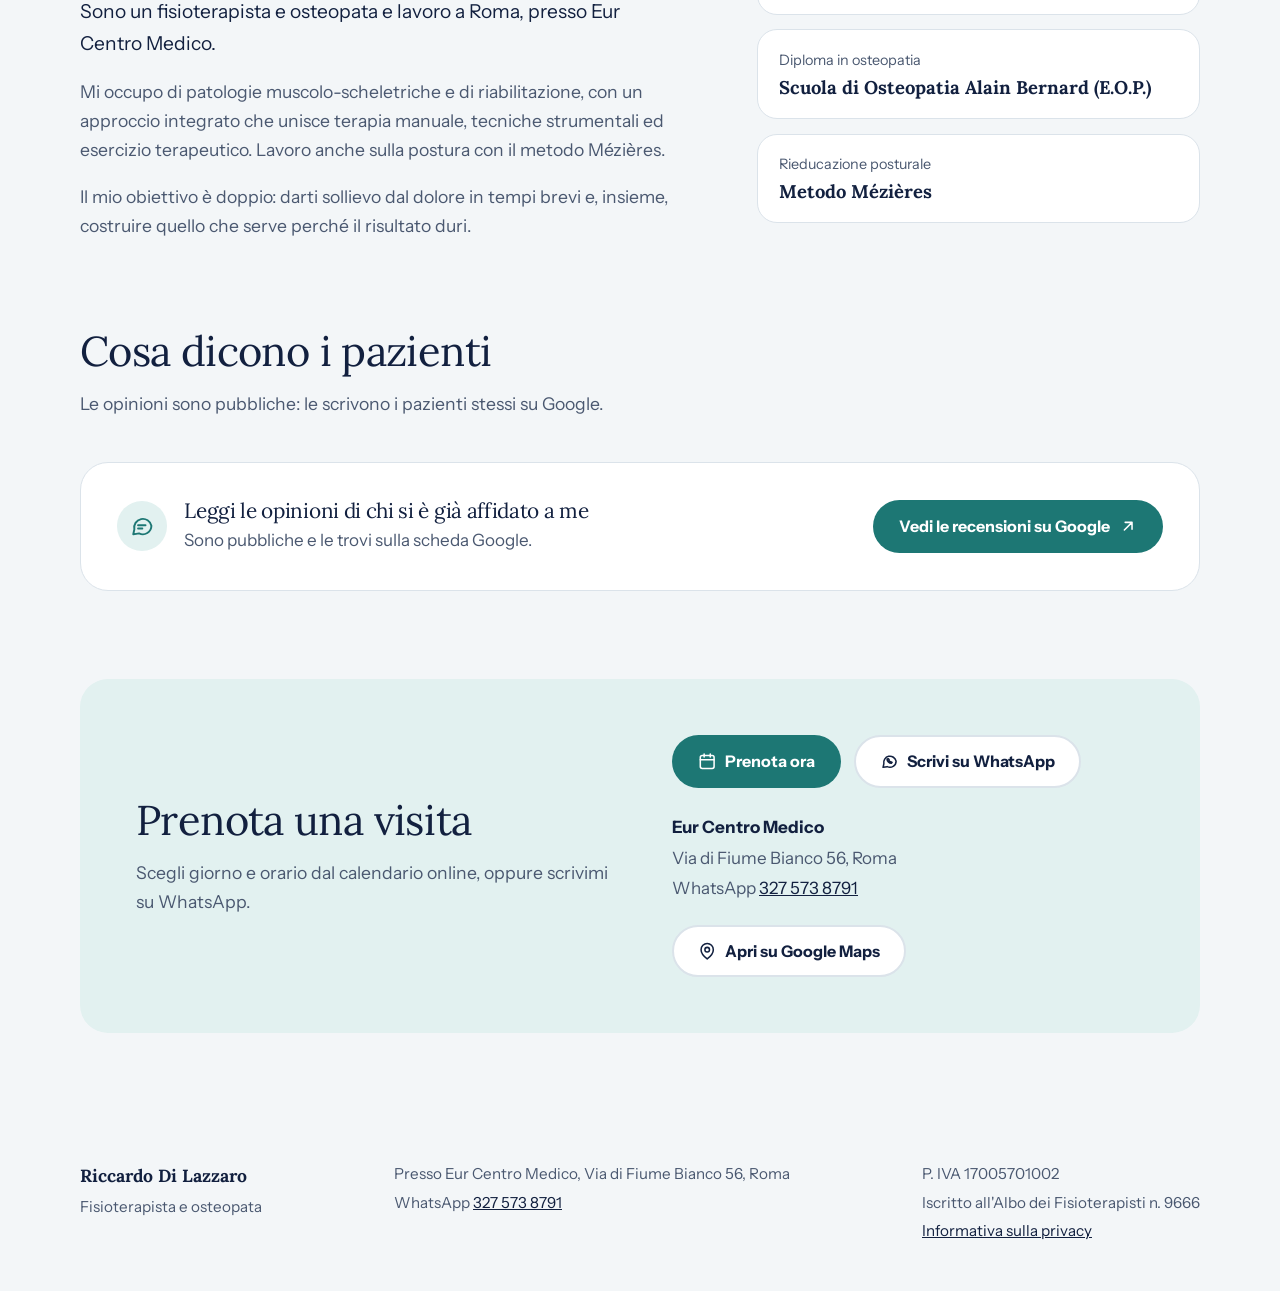
==== commit 9be6b767: "Aggiunge nel piè di pagina il collegamento all'informativa sulla privacy Co-Authored-By: Claude Sonn" ====
--- a/public/index.html
+++ b/public/index.html
@@ -5,8 +5,6 @@
 <meta name="viewport" content="width=device-width,initial-scale=1,viewport-fit=cover">
 <title>Riccardo Di Lazzaro · Fisioterapista e osteopata a Roma</title>
 <meta name="description" content="Fisioterapia e osteopatia a Roma, all'Eur Centro Medico: terapia manuale, tecniche strumentali, esercizio terapeutico e rieducazione posturale Mézières. Percorsi su misura per ridurre il dolore e restituire movimento.">
-<!-- Tolto dopo la messa online sul dominio vero, quando il sito deve comparire su Google -->
-<meta name="robots", nofollow">
 <meta name="theme-color" content="#f3f6f8" media="(prefers-color-scheme: light)">
 <meta name="theme-color" content="#0b1322" media="(prefers-color-scheme: dark)">
 <link rel="icon" href="favicon.svg" type="image/svg+xml">
@@ -271,6 +269,7 @@
     <div>
       <p>P. IVA 17005701002</p>
       <p>Iscritto all'Albo dei Fisioterapisti n. 9666</p>
+      <p><a href="privacy.html">Informativa sulla privacy</a></p>
     </div>
   </div>
 </footer>
--- a/public/style.css
+++ b/public/style.css
@@ -230,3 +230,14 @@
 
 /* il numero di WhatsApp non va mai a capo */
 .place-box a, .site-foot a { white-space: nowrap; }
+
+/* pagina privacy */
+.legal { padding-block: clamp(2.5rem, 6vw, 4.5rem) clamp(2.5rem, 6vw, 4rem); }
+.legal .wrap { width: min(100% - 2.5rem, 46rem); }
+.legal h1 { font-size: clamp(2.1rem, 5.5vw, 3.1rem); }
+.legal .lead { color: var(--muted); margin-top: 1rem; }
+.legal h2 { font-size: clamp(1.25rem, 3vw, 1.5rem); margin-top: 2.5rem; }
+.legal p, .legal ul { margin-top: .85rem; }
+.legal ul { padding-left: 1.25rem; }
+.legal li + li { margin-top: .4rem; }
+.legal a { text-decoration-color: var(--accent); text-underline-offset: 3px; overflow-wrap: anywhere; }
